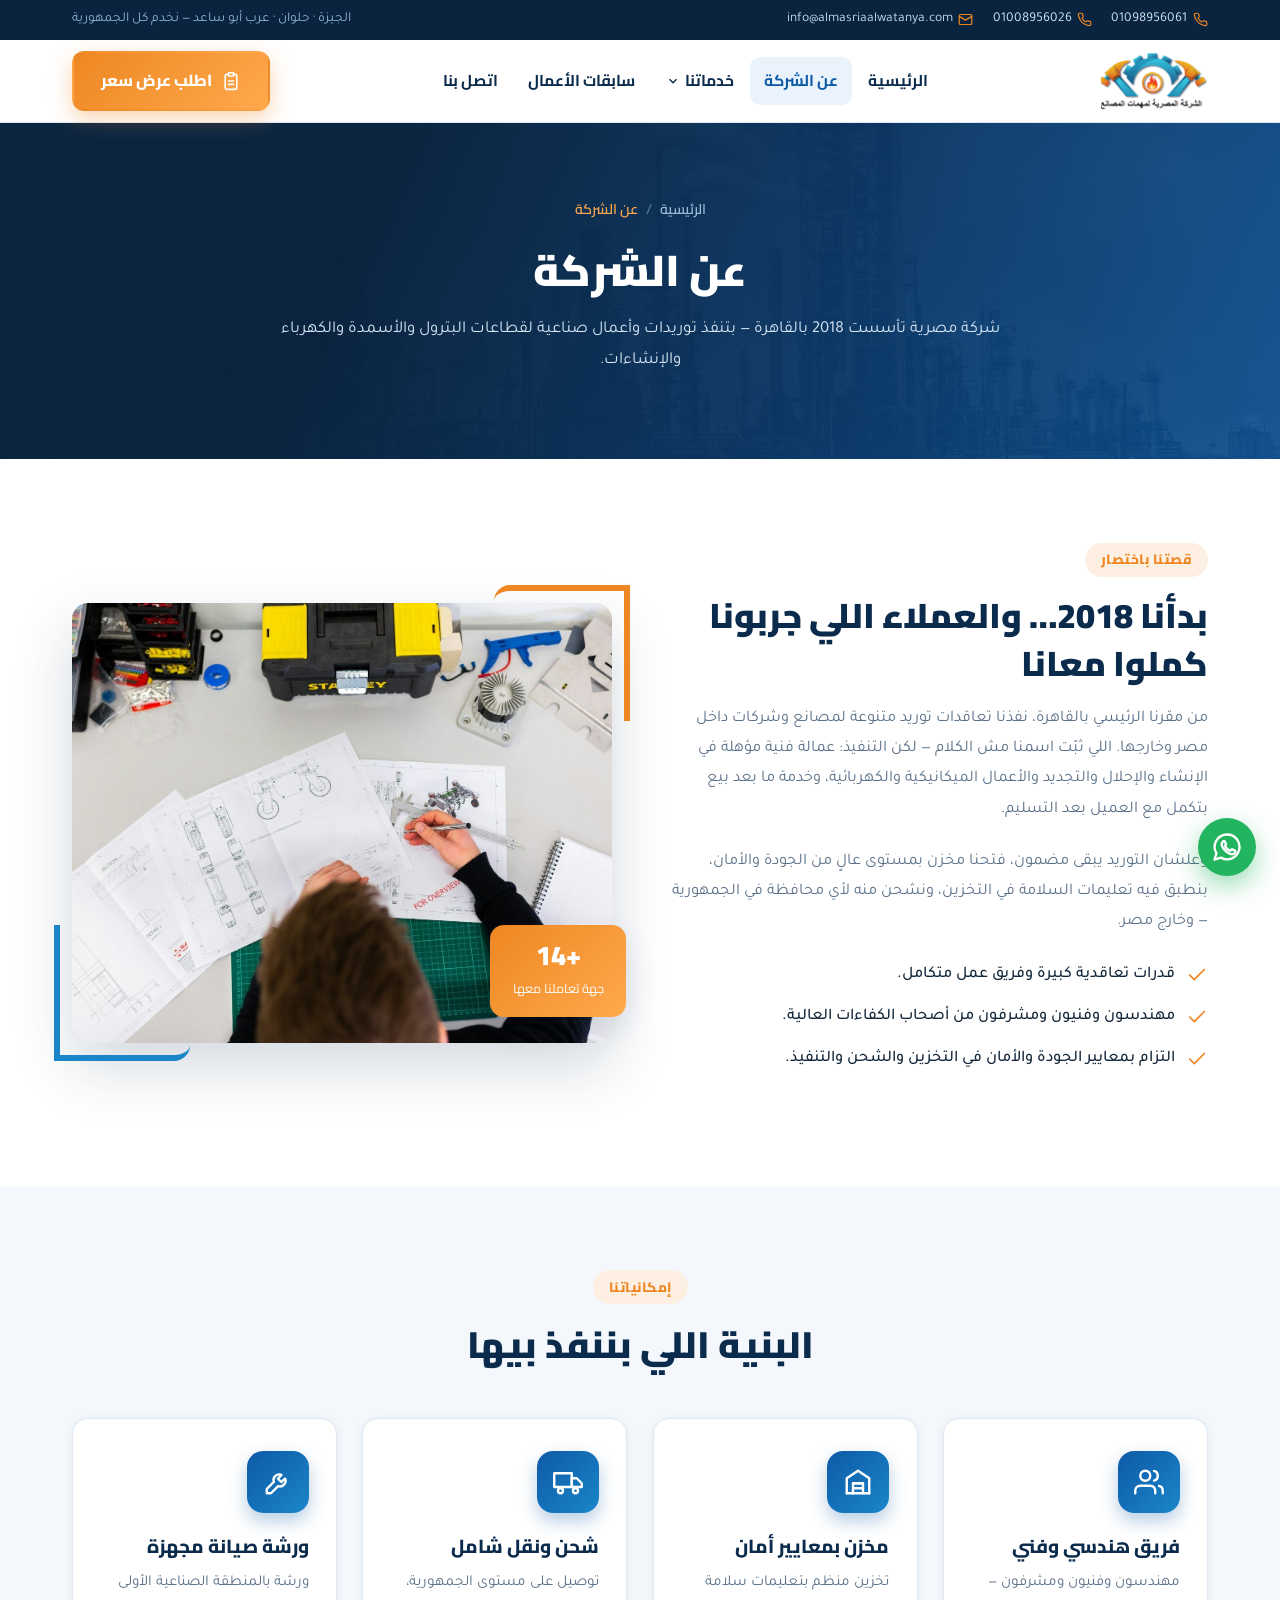
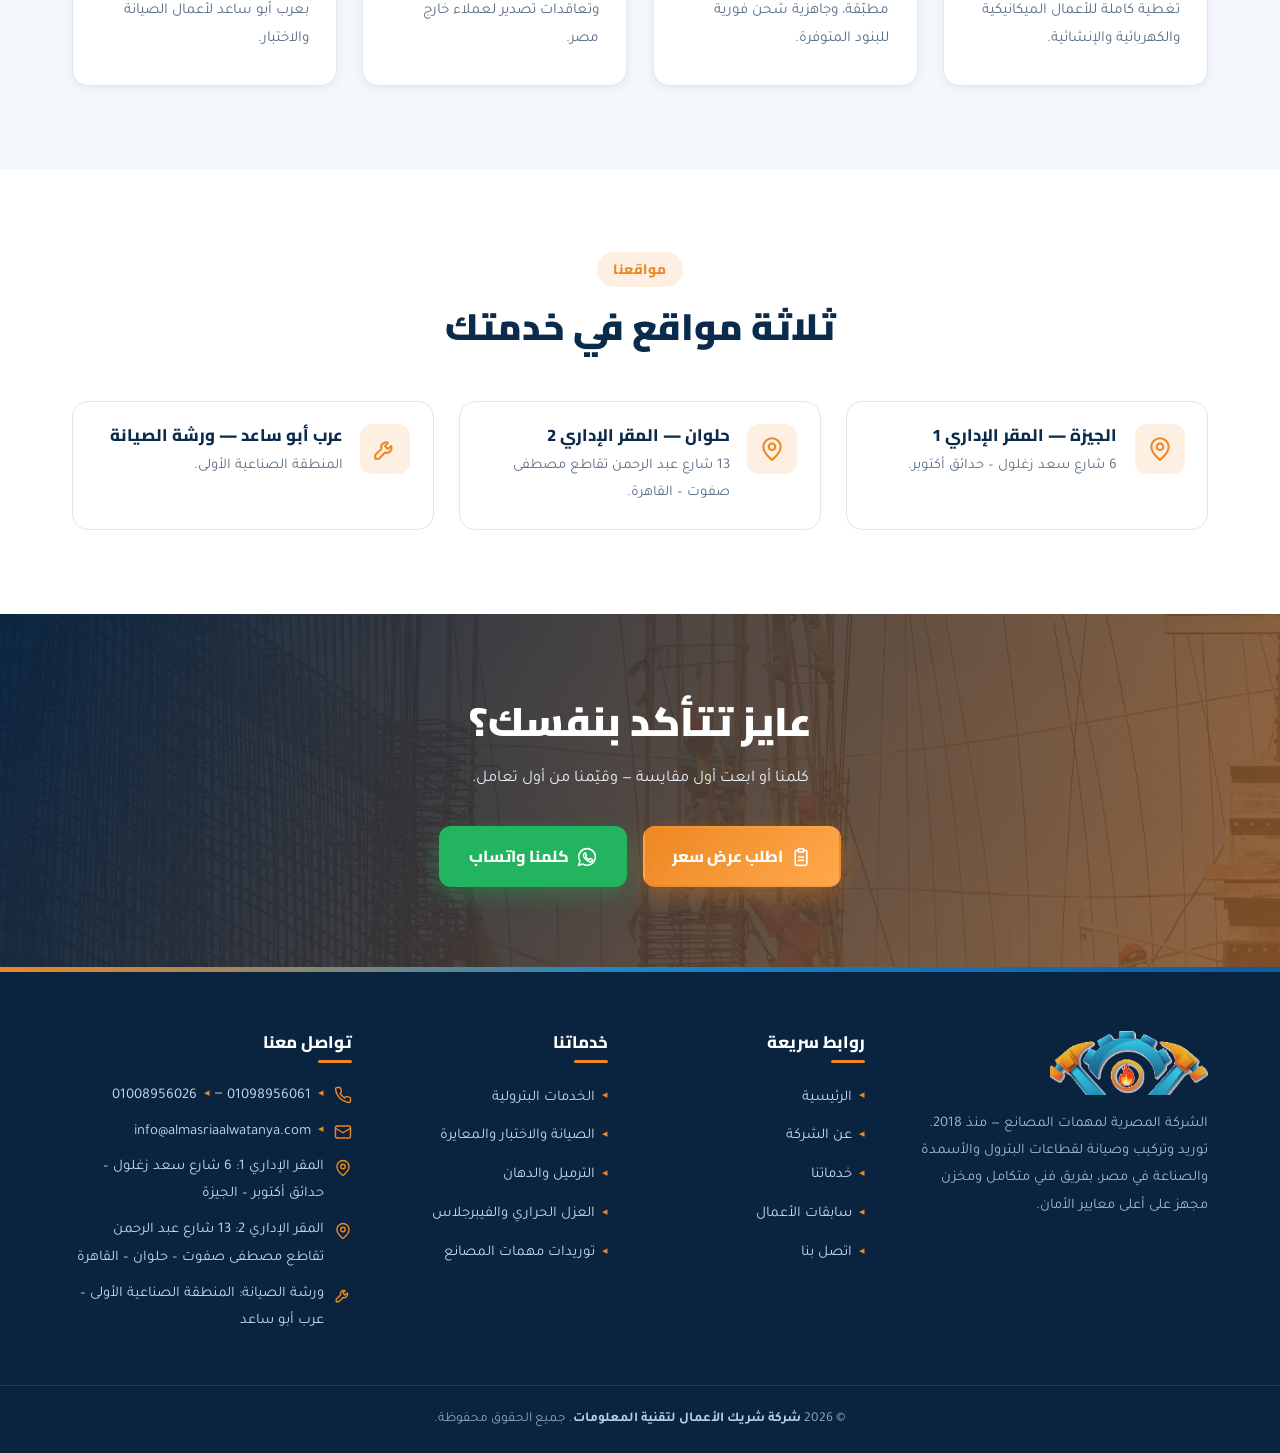
==== about.html @ 24f31dc4 "موقع الشركة المصرية لمهمات المصانع — النسخة الأولى موقع تعريفي static من 10 صفحات (HTML/CSS/JS خالص)" ====
<!DOCTYPE html>
<!-- Built with Claude website-builder skill -->
<html lang="ar" dir="rtl">
<head>
<meta charset="UTF-8">
<meta name="viewport" content="width=device-width, initial-scale=1.0">
<title>عن الشركة | الشركة المصرية لمهمات المصانع</title>
<meta name="description" content="تأسست 2018 بالقاهرة: فريق مهندسين وفنيين ومشرفين، مخزن بمعايير أمان، وشحن يغطي مصر وخارجها — لقطاعات البترول والأسمدة والصناعة.">
<link rel="canonical" href="https://elmasriasupplies.com/about.html">
<meta name="robots" content="index, follow, max-image-preview:large">
<meta name="theme-color" content="#0b2b4c">
<meta property="og:type" content="website">
<meta property="og:site_name" content="الشركة المصرية لمهمات المصانع">
<meta property="og:locale" content="ar_EG">
<meta property="og:title" content="عن الشركة | الشركة المصرية لمهمات المصانع">
<meta property="og:description" content="تأسست 2018 بالقاهرة: فريق مهندسين وفنيين ومشرفين، مخزن بمعايير أمان، وشحن يغطي مصر وخارجها — لقطاعات البترول والأسمدة والصناعة.">
<meta property="og:url" content="https://elmasriasupplies.com/about.html">
<meta property="og:image" content="https://elmasriasupplies.com/assets/img/og-cover.jpg">
<meta property="og:image:width" content="1200">
<meta property="og:image:height" content="630">
<meta name="twitter:card" content="summary_large_image">
<meta name="twitter:title" content="عن الشركة | الشركة المصرية لمهمات المصانع">
<meta name="twitter:description" content="تأسست 2018 بالقاهرة: فريق مهندسين وفنيين ومشرفين، مخزن بمعايير أمان، وشحن يغطي مصر وخارجها — لقطاعات البترول والأسمدة والصناعة.">
<meta name="twitter:image" content="https://elmasriasupplies.com/assets/img/og-cover.jpg">
<link rel="icon" type="image/png" sizes="32x32" href="assets/img/favicon-32.png">
<link rel="icon" type="image/png" sizes="192x192" href="assets/img/favicon-192.png">
<link rel="apple-touch-icon" href="assets/img/favicon-192.png">
<link rel="preconnect" href="https://fonts.googleapis.com">
<link rel="preconnect" href="https://fonts.gstatic.com" crossorigin>
<link href="https://fonts.googleapis.com/css2?family=Cairo:wght@600;700;800;900&family=Tajawal:wght@400;500;700&display=swap" rel="stylesheet">
<link rel="stylesheet" href="assets/css/style.css">
<script type="application/ld+json">{"@context": "https://schema.org", "@type": "Organization", "@id": "https://elmasriasupplies.com/#org", "name": "الشركة المصرية لمهمات المصانع", "alternateName": "Egyptian Company for Factory Supplies", "url": "https://elmasriasupplies.com/", "logo": "https://elmasriasupplies.com/assets/img/logo.png", "image": "https://elmasriasupplies.com/assets/img/og-cover.jpg", "email": "info@almasriaalwatanya.com", "telephone": "+201098956061", "foundingDate": "2018", "address": {"@type": "PostalAddress", "streetAddress": "6 شارع سعد زغلول، حدائق أكتوبر", "addressLocality": "الجيزة", "addressCountry": "EG"}, "contactPoint": [{"@type": "ContactPoint", "telephone": "+201098956061", "contactType": "sales", "availableLanguage": ["ar"]}, {"@type": "ContactPoint", "telephone": "+201008956026", "contactType": "customer service", "availableLanguage": ["ar"]}], "areaServed": "EG"}</script>
<script type="application/ld+json">{"@context": "https://schema.org", "@type": "BreadcrumbList", "itemListElement": [{"@type": "ListItem", "position": 1, "name": "الرئيسية", "item": "https://elmasriasupplies.com/"}, {"@type": "ListItem", "position": 2, "name": "عن الشركة", "item": "https://elmasriasupplies.com/about.html"}]}</script>
</head>
<body>

<div class="topbar">
  <div class="container">
    <div class="tb-group">
      <a href="tel:+201098956061"><svg viewBox="0 0 24 24" fill="none" stroke="currentColor" stroke-width="1.9" stroke-linecap="round" stroke-linejoin="round" aria-hidden="true"><path d="M22 16.9v3a2 2 0 0 1-2.2 2 19.8 19.8 0 0 1-8.6-3.1 19.5 19.5 0 0 1-6-6A19.8 19.8 0 0 1 2.1 4.2 2 2 0 0 1 4.1 2h3a2 2 0 0 1 2 1.7c.13.96.36 1.9.7 2.8a2 2 0 0 1-.45 2.1L8.1 9.9a16 16 0 0 0 6 6l1.3-1.27a2 2 0 0 1 2.1-.45c.9.34 1.84.57 2.8.7A2 2 0 0 1 22 16.9z"/></svg> <bdo dir="ltr">01098956061</bdo></a>
      <a href="tel:+201008956026"><svg viewBox="0 0 24 24" fill="none" stroke="currentColor" stroke-width="1.9" stroke-linecap="round" stroke-linejoin="round" aria-hidden="true"><path d="M22 16.9v3a2 2 0 0 1-2.2 2 19.8 19.8 0 0 1-8.6-3.1 19.5 19.5 0 0 1-6-6A19.8 19.8 0 0 1 2.1 4.2 2 2 0 0 1 4.1 2h3a2 2 0 0 1 2 1.7c.13.96.36 1.9.7 2.8a2 2 0 0 1-.45 2.1L8.1 9.9a16 16 0 0 0 6 6l1.3-1.27a2 2 0 0 1 2.1-.45c.9.34 1.84.57 2.8.7A2 2 0 0 1 22 16.9z"/></svg> <bdo dir="ltr">01008956026</bdo></a>
      <a href="mailto:info@almasriaalwatanya.com"><svg viewBox="0 0 24 24" fill="none" stroke="currentColor" stroke-width="1.9" stroke-linecap="round" stroke-linejoin="round" aria-hidden="true"><rect x="2" y="4" width="20" height="16" rx="2"/><path d="M22 7l-10 6L2 7"/></svg> info@almasriaalwatanya.com</a>
    </div>
    <span class="tb-note">الجيزة · حلوان · عرب أبو ساعد — نخدم كل الجمهورية</span>
  </div>
</div>
<header class="header">
  <div class="container">
    <a class="brand" href="index.html" aria-label="الشركة المصرية لمهمات المصانع — الرئيسية">
      <img src="assets/img/logo.png" alt="شعار الشركة المصرية لمهمات المصانع" width="180" height="98">
    </a>
    <nav aria-label="القائمة الرئيسية"><ul class="nav"><li><a href="index.html">الرئيسية</a></li><li class="active"><a href="about.html">عن الشركة</a></li><li class="has-dd"><a href="services.html">خدماتنا <svg class="caret" viewBox="0 0 24 24" fill="none" stroke="currentColor" stroke-width="2.4"><path d="M6 9l6 6 6-6"/></svg></a><div class="dropdown"><a href="petroleum-services.html"><svg viewBox="0 0 24 24" fill="none" stroke="currentColor" stroke-width="1.9" stroke-linecap="round" stroke-linejoin="round" aria-hidden="true"><path d="M12 2v4"/><path d="M5 10l7-4 7 4"/><path d="M4 22V10m16 12V10"/><path d="M4 22h16"/><path d="M9 22v-6h6v6"/><circle cx="12" cy="13" r="1.4"/></svg> الخدمات البترولية</a><a href="maintenance-calibration.html"><svg viewBox="0 0 24 24" fill="none" stroke="currentColor" stroke-width="1.9" stroke-linecap="round" stroke-linejoin="round" aria-hidden="true"><circle cx="12" cy="13" r="9"/><path d="M12 13l4-4"/><path d="M12 6v1M5.6 8.6l.7.7M19 13h-1M5 13H4M17.7 8.6l-.7.7"/></svg> الصيانة والاختبار والمعايرة</a><a href="sandblasting-painting.html"><svg viewBox="0 0 24 24" fill="none" stroke="currentColor" stroke-width="1.9" stroke-linecap="round" stroke-linejoin="round" aria-hidden="true"><path d="M4 20c4-1 6-3 7-6l3 3c-3 1-5 3-6 7z"/><path d="M13 11l4-4"/><path d="M17 3l1.5 1.5M20 6l1.5 1.5M20 2l2 2"/><circle cx="15.5" cy="8.5" r="1"/></svg> الترميل والدهان</a><a href="thermal-insulation.html"><svg viewBox="0 0 24 24" fill="none" stroke="currentColor" stroke-width="1.9" stroke-linecap="round" stroke-linejoin="round" aria-hidden="true"><path d="M4 8h9M4 12h9M4 16h9"/><path d="M17 4v10.5a2.5 2.5 0 1 0 2 0V4a1 1 0 0 0-2 0z"/></svg> العزل الحراري والفيبرجلاس</a><a href="supplies.html"><svg viewBox="0 0 24 24" fill="none" stroke="currentColor" stroke-width="1.9" stroke-linecap="round" stroke-linejoin="round" aria-hidden="true"><path d="M21 8l-9-5-9 5v8l9 5 9-5z"/><path d="M3.3 8.5L12 13l8.7-4.5"/><path d="M12 13v9"/><path d="M7.5 5.7l9 4.8"/></svg> توريدات مهمات المصانع</a><a class="all" href="services.html">كل الخدمات <svg viewBox="0 0 24 24" fill="none" stroke="currentColor" stroke-width="1.9" stroke-linecap="round" stroke-linejoin="round" aria-hidden="true"><path d="M19 12H5"/><path d="M11 6l-6 6 6 6"/></svg></a></div></li><li><a href="projects.html">سابقات الأعمال</a></li><li><a href="contact.html">اتصل بنا</a></li></ul></nav>
    <div class="header-cta">
      <a class="btn btn-orange" href="contact.html"><svg viewBox="0 0 24 24" fill="none" stroke="currentColor" stroke-width="1.9" stroke-linecap="round" stroke-linejoin="round" aria-hidden="true"><path d="M9 2h6v4H9z"/><path d="M9 4H7a2 2 0 0 0-2 2v14a2 2 0 0 0 2 2h10a2 2 0 0 0 2-2V6a2 2 0 0 0-2-2h-2"/><path d="M9 12h6M9 16h6"/></svg> اطلب عرض سعر</a>
      <button class="burger" aria-label="فتح القائمة" aria-expanded="false"><span></span><span></span><span></span></button>
    </div>
  </div>
</header>

<section class="phero">
  <div class="ph-bg" style="background-image:url('assets/img/industrial-plant-pipes.jpg')" aria-hidden="true"></div>
  <div class="container">
    <nav class="crumbs" aria-label="مسار الصفحة"><a href="index.html">الرئيسية</a><span class="sep">/</span><span class="cur">عن الشركة</span></nav>
    <h1>عن الشركة</h1>
    <p>شركة مصرية تأسست 2018 بالقاهرة — بتنفذ توريدات وأعمال صناعية لقطاعات البترول والأسمدة والكهرباء والإنشاءات.</p>
  </div>
</section>

<section class="sec">
  <div class="container split">
    <div class="split-txt rv">
      <span class="kicker">قصتنا باختصار</span>
      <h2>بدأنا 2018… والعملاء اللي جربونا كملوا معانا</h2>
      <p>من مقرنا الرئيسي بالقاهرة، نفذنا تعاقدات توريد متنوعة لمصانع وشركات داخل مصر وخارجها. اللي ثبّت اسمنا مش الكلام — لكن التنفيذ: عمالة فنية مؤهلة في الإنشاء والإحلال والتجديد والأعمال الميكانيكية والكهربائية، وخدمة ما بعد بيع بتكمل مع العميل بعد التسليم.</p>
      <p>وعلشان التوريد يبقى مضمون، فتحنا مخزن بمستوى عالٍ من الجودة والأمان، بنطبق فيه تعليمات السلامة في التخزين، ونشحن منه لأي محافظة في الجمهورية — وخارج مصر.</p>
      <ul class="checks">
        <li><svg viewBox="0 0 24 24" fill="none" stroke="currentColor" stroke-width="1.9" stroke-linecap="round" stroke-linejoin="round" aria-hidden="true"><path d="M20 6L9 17l-5-5"/></svg> <span>قدرات تعاقدية كبيرة وفريق عمل متكامل.</span></li>
        <li><svg viewBox="0 0 24 24" fill="none" stroke="currentColor" stroke-width="1.9" stroke-linecap="round" stroke-linejoin="round" aria-hidden="true"><path d="M20 6L9 17l-5-5"/></svg> <span>مهندسون وفنيون ومشرفون من أصحاب الكفاءات العالية.</span></li>
        <li><svg viewBox="0 0 24 24" fill="none" stroke="currentColor" stroke-width="1.9" stroke-linecap="round" stroke-linejoin="round" aria-hidden="true"><path d="M20 6L9 17l-5-5"/></svg> <span>التزام بمعايير الجودة والأمان في التخزين والشحن والتنفيذ.</span></li>
      </ul>
    </div>
    <div class="split-img rv d1">
      <img src="assets/img/maintenance-team.jpg" alt="فريق عمل فني أثناء تنفيذ أعمال صناعية" width="700" height="440" loading="lazy">
      <div class="badge-year"><b>+14</b><span>جهة تعاملنا معها</span></div>
    </div>
  </div>
</section>

<section class="sec alt">
  <div class="container">
    <div class="sec-head rv">
      <span class="kicker">إمكانياتنا</span>
      <h2>البنية اللي بننفذ بيها</h2>
    </div>
    <div class="grid g4">
      <div class="card rv"><span class="ico"><svg viewBox="0 0 24 24" fill="none" stroke="currentColor" stroke-width="1.9" stroke-linecap="round" stroke-linejoin="round" aria-hidden="true"><path d="M17 21v-2a4 4 0 0 0-4-4H5a4 4 0 0 0-4 4v2"/><circle cx="9" cy="7" r="4"/><path d="M23 21v-2a4 4 0 0 0-3-3.87"/><path d="M16 3.13a4 4 0 0 1 0 7.75"/></svg></span><h3>فريق هندسي وفني</h3><p>مهندسون وفنيون ومشرفون — تغطية كاملة للأعمال الميكانيكية والكهربائية والإنشائية.</p></div>
      <div class="card rv d1"><span class="ico"><svg viewBox="0 0 24 24" fill="none" stroke="currentColor" stroke-width="1.9" stroke-linecap="round" stroke-linejoin="round" aria-hidden="true"><path d="M3 21V9l9-6 9 6v12"/><path d="M3 21h18"/><path d="M8 21v-8h8v8"/><path d="M8 17h8M8 13h8"/></svg></span><h3>مخزن بمعايير أمان</h3><p>تخزين منظم بتعليمات سلامة مطبّقة، وجاهزية شحن فورية للبنود المتوفرة.</p></div>
      <div class="card rv d2"><span class="ico"><svg viewBox="0 0 24 24" fill="none" stroke="currentColor" stroke-width="1.9" stroke-linecap="round" stroke-linejoin="round" aria-hidden="true"><path d="M1 5h14v11H1z"/><path d="M15 9h4l4 4v3h-8z"/><circle cx="6" cy="19" r="2"/><circle cx="18" cy="19" r="2"/></svg></span><h3>شحن ونقل شامل</h3><p>توصيل على مستوى الجمهورية، وتعاقدات تصدير لعملاء خارج مصر.</p></div>
      <div class="card rv d3"><span class="ico"><svg viewBox="0 0 24 24" fill="none" stroke="currentColor" stroke-width="1.9" stroke-linecap="round" stroke-linejoin="round" aria-hidden="true"><path d="M14.7 6.3a4.5 4.5 0 0 0-6 5.6L3 17.6V21h3.4l5.7-5.7a4.5 4.5 0 0 0 5.6-6L14.6 12l-2.6-2.6 2.7-3.1z"/></svg></span><h3>ورشة صيانة مجهزة</h3><p>ورشة بالمنطقة الصناعية الأولى بعرب أبو ساعد لأعمال الصيانة والاختبار.</p></div>
    </div>
  </div>
</section>

<section class="sec">
  <div class="container">
    <div class="sec-head rv">
      <span class="kicker">مواقعنا</span>
      <h2>ثلاثة مواقع في خدمتك</h2>
    </div>
    <div class="grid g3">
      <div class="feat rv"><span class="fi"><svg viewBox="0 0 24 24" fill="none" stroke="currentColor" stroke-width="1.9" stroke-linecap="round" stroke-linejoin="round" aria-hidden="true"><path d="M20 10c0 6-8 12-8 12S4 16 4 10a8 8 0 1 1 16 0z"/><circle cx="12" cy="10" r="3"/></svg></span><div><h3>الجيزة — المقر الإداري 1</h3><p>6 شارع سعد زغلول – حدائق أكتوبر.</p></div></div>
      <div class="feat rv d1"><span class="fi"><svg viewBox="0 0 24 24" fill="none" stroke="currentColor" stroke-width="1.9" stroke-linecap="round" stroke-linejoin="round" aria-hidden="true"><path d="M20 10c0 6-8 12-8 12S4 16 4 10a8 8 0 1 1 16 0z"/><circle cx="12" cy="10" r="3"/></svg></span><div><h3>حلوان — المقر الإداري 2</h3><p>13 شارع عبد الرحمن تقاطع مصطفى صفوت – القاهرة.</p></div></div>
      <div class="feat rv d2"><span class="fi"><svg viewBox="0 0 24 24" fill="none" stroke="currentColor" stroke-width="1.9" stroke-linecap="round" stroke-linejoin="round" aria-hidden="true"><path d="M14.7 6.3a4.5 4.5 0 0 0-6 5.6L3 17.6V21h3.4l5.7-5.7a4.5 4.5 0 0 0 5.6-6L14.6 12l-2.6-2.6 2.7-3.1z"/></svg></span><div><h3>عرب أبو ساعد — ورشة الصيانة</h3><p>المنطقة الصناعية الأولى.</p></div></div>
    </div>
  </div>
</section>


<section class="cta-banner">
  <div class="container rv">
    <h2>عايز تتأكد بنفسك؟</h2>
    <p>كلمنا أو ابعت أول مقايسة — وقيّمنا من أول تعامل.</p>
    <div class="hero-cta">
      <a class="btn btn-orange" href="contact.html"><svg viewBox="0 0 24 24" fill="none" stroke="currentColor" stroke-width="1.9" stroke-linecap="round" stroke-linejoin="round" aria-hidden="true"><path d="M9 2h6v4H9z"/><path d="M9 4H7a2 2 0 0 0-2 2v14a2 2 0 0 0 2 2h10a2 2 0 0 0 2-2V6a2 2 0 0 0-2-2h-2"/><path d="M9 12h6M9 16h6"/></svg> اطلب عرض سعر</a>
      <a class="btn btn-wa" href="https://wa.me/201098956061" target="_blank" rel="noopener"><svg viewBox="0 0 24 24" fill="none" stroke="currentColor" stroke-width="1.9" stroke-linecap="round" stroke-linejoin="round" aria-hidden="true"><path d="M12.05 2a9.9 9.9 0 0 0-8.5 15L2 22l5.2-1.5A9.9 9.9 0 1 0 12.05 2z"/><path d="M8.6 7.8c.2-.5.4-.5.6-.5h.5c.2 0 .4 0 .6.4l.9 2c.1.2 0 .4-.1.6l-.5.6c-.1.2-.2.4 0 .7a8 8 0 0 0 1.5 1.9 7.3 7.3 0 0 0 2.2 1.4c.3.1.5.1.6-.1l.7-.8c.2-.2.4-.2.6-.1l2 1c.3.1.5.2.5.4a2.7 2.7 0 0 1-.6 1.7c-.3.3-1.7 1.2-3.6.5a12.3 12.3 0 0 1-3.9-2.5 11.7 11.7 0 0 1-2.5-3.6c-.7-1.7-.1-3 .5-3.6z"/></svg> كلمنا واتساب</a>
    </div>
  </div>
</section>


<footer class="footer">
  <div class="container">
    <div class="fgrid">
      <div class="fbrand">
        <img src="assets/img/logo-emblem.png" alt="الشركة المصرية لمهمات المصانع" width="158" height="64" loading="lazy">
        <p>الشركة المصرية لمهمات المصانع — منذ 2018. توريد وتركيب وصيانة لقطاعات البترول والأسمدة والصناعة في مصر، بفريق فني متكامل ومخزن مجهز على أعلى معايير الأمان.</p>
      </div>
      <div>
        <h4>روابط سريعة</h4>
        <ul><li><a href="index.html">الرئيسية</a></li><li><a href="about.html">عن الشركة</a></li><li><a href="services.html">خدماتنا</a></li><li><a href="projects.html">سابقات الأعمال</a></li><li><a href="contact.html">اتصل بنا</a></li></ul>
      </div>
      <div>
        <h4>خدماتنا</h4>
        <ul><li><a href="petroleum-services.html">الخدمات البترولية</a></li><li><a href="maintenance-calibration.html">الصيانة والاختبار والمعايرة</a></li><li><a href="sandblasting-painting.html">الترميل والدهان</a></li><li><a href="thermal-insulation.html">العزل الحراري والفيبرجلاس</a></li><li><a href="supplies.html">توريدات مهمات المصانع</a></li></ul>
      </div>
      <div>
        <h4>تواصل معنا</h4>
        <ul class="fcontact">
          <li><svg viewBox="0 0 24 24" fill="none" stroke="currentColor" stroke-width="1.9" stroke-linecap="round" stroke-linejoin="round" aria-hidden="true"><path d="M22 16.9v3a2 2 0 0 1-2.2 2 19.8 19.8 0 0 1-8.6-3.1 19.5 19.5 0 0 1-6-6A19.8 19.8 0 0 1 2.1 4.2 2 2 0 0 1 4.1 2h3a2 2 0 0 1 2 1.7c.13.96.36 1.9.7 2.8a2 2 0 0 1-.45 2.1L8.1 9.9a16 16 0 0 0 6 6l1.3-1.27a2 2 0 0 1 2.1-.45c.9.34 1.84.57 2.8.7A2 2 0 0 1 22 16.9z"/></svg> <span><a href="tel:+201098956061"><bdo dir="ltr">01098956061</bdo></a> — <a href="tel:+201008956026"><bdo dir="ltr">01008956026</bdo></a></span></li>
          <li><svg viewBox="0 0 24 24" fill="none" stroke="currentColor" stroke-width="1.9" stroke-linecap="round" stroke-linejoin="round" aria-hidden="true"><rect x="2" y="4" width="20" height="16" rx="2"/><path d="M22 7l-10 6L2 7"/></svg> <a href="mailto:info@almasriaalwatanya.com">info@almasriaalwatanya.com</a></li>
          <li><svg viewBox="0 0 24 24" fill="none" stroke="currentColor" stroke-width="1.9" stroke-linecap="round" stroke-linejoin="round" aria-hidden="true"><path d="M20 10c0 6-8 12-8 12S4 16 4 10a8 8 0 1 1 16 0z"/><circle cx="12" cy="10" r="3"/></svg> <span>المقر الإداري 1: 6 شارع سعد زغلول – حدائق أكتوبر – الجيزة</span></li>
          <li><svg viewBox="0 0 24 24" fill="none" stroke="currentColor" stroke-width="1.9" stroke-linecap="round" stroke-linejoin="round" aria-hidden="true"><path d="M20 10c0 6-8 12-8 12S4 16 4 10a8 8 0 1 1 16 0z"/><circle cx="12" cy="10" r="3"/></svg> <span>المقر الإداري 2: 13 شارع عبد الرحمن تقاطع مصطفى صفوت – حلوان – القاهرة</span></li>
          <li><svg viewBox="0 0 24 24" fill="none" stroke="currentColor" stroke-width="1.9" stroke-linecap="round" stroke-linejoin="round" aria-hidden="true"><path d="M14.7 6.3a4.5 4.5 0 0 0-6 5.6L3 17.6V21h3.4l5.7-5.7a4.5 4.5 0 0 0 5.6-6L14.6 12l-2.6-2.6 2.7-3.1z"/></svg> <span>ورشة الصيانة: المنطقة الصناعية الأولى – عرب أبو ساعد</span></li>
        </ul>
      </div>
    </div>
  </div>
  <div class="fbottom">
    <div class="container">© 2026 <a href="https://bp-eg.com" target="_blank" rel="noopener">شركة شريك الأعمال لتقنية المعلومات</a>. جميع الحقوق محفوظة.</div>
  </div>
</footer>
<a class="wa-float" href="https://wa.me/201098956061?text=%D8%A3%D9%87%D9%84%D8%A7%D9%8B%D8%8C%20%D8%B9%D8%A7%D9%8A%D8%B2%20%D8%A3%D8%B7%D9%84%D8%A8%20%D8%B9%D8%B1%D8%B6%20%D8%B3%D8%B9%D8%B1" aria-label="تواصل معنا على واتساب" target="_blank" rel="noopener"><svg viewBox="0 0 24 24" fill="none" stroke="currentColor" stroke-width="1.9" stroke-linecap="round" stroke-linejoin="round" aria-hidden="true"><path d="M12.05 2a9.9 9.9 0 0 0-8.5 15L2 22l5.2-1.5A9.9 9.9 0 1 0 12.05 2z"/><path d="M8.6 7.8c.2-.5.4-.5.6-.5h.5c.2 0 .4 0 .6.4l.9 2c.1.2 0 .4-.1.6l-.5.6c-.1.2-.2.4 0 .7a8 8 0 0 0 1.5 1.9 7.3 7.3 0 0 0 2.2 1.4c.3.1.5.1.6-.1l.7-.8c.2-.2.4-.2.6-.1l2 1c.3.1.5.2.5.4a2.7 2.7 0 0 1-.6 1.7c-.3.3-1.7 1.2-3.6.5a12.3 12.3 0 0 1-3.9-2.5 11.7 11.7 0 0 1-2.5-3.6c-.7-1.7-.1-3 .5-3.6z"/></svg></a>
<script src="assets/js/main.js" defer></script>
</body>
</html>
---- assets/css/style.css ----
/* =========================================================
   الشركة المصرية لمهمات المصانع — Design System
   Built with Claude website-builder skill
   Palette: Navy #0b2b4c · Blue #0e5aa7 · Cyan #1a86c9 · Orange #ee8722
   Fonts: Cairo (display) · Tajawal (body)
   ========================================================= */
:root{
  --navy:#0b2b4c; --navy-2:#103a63; --navy-3:#0a2440;
  --blue:#0e5aa7; --cyan:#1a86c9; --cyan-l:#3fa9e0;
  --orange:#ee8722; --orange-d:#d97014; --orange-l:#ffa94d;
  --ink:#14273b; --muted:#5b7189; --faint:#8fa3b8;
  --bg:#f4f8fc; --bg-2:#eaf1f8; --line:#dde8f2; --white:#ffffff;
  --grad-blue:linear-gradient(135deg,var(--blue),var(--cyan));
  --grad-orange:linear-gradient(135deg,var(--orange),var(--orange-l));
  --shadow-sm:0 2px 10px rgba(11,43,76,.07);
  --shadow-md:0 10px 30px rgba(11,43,76,.12);
  --shadow-lg:0 24px 60px rgba(11,43,76,.18);
  --r:16px; --r-sm:12px;
  --container:1180px;
  --fd:'Cairo','Tajawal',sans-serif;
  --fb:'Tajawal','Cairo',sans-serif;
}
*{margin:0;padding:0;box-sizing:border-box}
html{scroll-behavior:smooth}
body{font-family:var(--fb);color:var(--ink);background:var(--white);line-height:1.85;font-size:1.02rem;overflow-x:hidden}
img{max-width:100%;display:block}
a{color:inherit;text-decoration:none}
ul{list-style:none}
h1,h2,h3,h4{font-family:var(--fd);line-height:1.4;color:var(--navy)}
.container{max-width:var(--container);margin-inline:auto;padding-inline:22px}
::selection{background:var(--orange);color:#fff}

/* ---------- Buttons ---------- */
.btn{display:inline-flex;align-items:center;gap:.55rem;font-family:var(--fd);font-weight:800;
  font-size:1rem;padding:.85rem 1.7rem;border-radius:var(--r-sm);border:2px solid transparent;
  cursor:pointer;transition:.25s;white-space:nowrap}
.btn svg{width:20px;height:20px;flex:none}
.btn-orange{background:var(--grad-orange);color:#fff;box-shadow:0 8px 22px rgba(238,135,34,.35)}
.btn-orange:hover{transform:translateY(-3px);box-shadow:0 14px 30px rgba(238,135,34,.45)}
.btn-ghost{border-color:rgba(255,255,255,.55);color:#fff;background:rgba(255,255,255,.06);backdrop-filter:blur(4px)}
.btn-ghost:hover{background:#fff;color:var(--navy)}
.btn-navy{background:var(--navy);color:#fff}
.btn-navy:hover{background:var(--blue);transform:translateY(-3px)}
.btn-line{border-color:var(--blue);color:var(--blue)}
.btn-line:hover{background:var(--blue);color:#fff}
.btn-wa{background:#22b45e;color:#fff;box-shadow:0 8px 22px rgba(34,180,94,.35)}
.btn-wa:hover{transform:translateY(-3px);box-shadow:0 14px 30px rgba(34,180,94,.5)}

/* ---------- Top bar ---------- */
.topbar{background:var(--navy-3);color:#cfe0ef;font-size:.85rem;position:relative;z-index:60}
.topbar .container{display:flex;justify-content:space-between;align-items:center;min-height:40px;gap:1rem;flex-wrap:wrap}
.topbar a{display:inline-flex;align-items:center;gap:.35rem;transition:.2s}
.topbar a:hover{color:var(--orange-l)}
.topbar svg{width:15px;height:15px;color:var(--orange)}
.topbar .tb-group{display:flex;gap:1.2rem;flex-wrap:wrap}
.tb-note{color:#8fb3d4}
@media(max-width:640px){.tb-note{display:none}}

/* ---------- Header ---------- */
.header{position:sticky;top:0;background:rgba(255,255,255,.94);backdrop-filter:blur(12px);
  z-index:50;box-shadow:0 1px 0 var(--line);transition:.3s}
.header.scrolled{box-shadow:var(--shadow-md)}
.header .container{display:flex;align-items:center;justify-content:space-between;gap:1rem;min-height:82px}
.brand img{height:58px;width:auto}
.nav{display:flex;align-items:center;gap:.2rem}
.nav>li{position:relative}
.nav a{font-family:var(--fd);font-weight:700;font-size:.98rem;color:var(--navy);
  padding:.6rem .85rem;border-radius:10px;display:inline-flex;align-items:center;gap:.3rem;transition:.2s}
.nav a:hover{color:var(--orange);background:#fef4ea}
.nav li.active>a{color:var(--blue);background:#eaf3fb}
.nav .caret{width:14px;height:14px;flex:none;transition:.25s}
.nav li:hover .caret,.nav li:focus-within .caret{transform:rotate(180deg)}
.dropdown{position:absolute;top:calc(100% + 12px);inset-inline-start:-.5rem;background:#fff;min-width:290px;
  border-radius:14px;box-shadow:var(--shadow-lg);padding:.5rem;opacity:0;visibility:hidden;z-index:5;
  transform:translateY(10px);transition:opacity .22s,transform .22s,visibility .22s;
  border-top:3px solid var(--orange)}
/* invisible bridge so the pointer can cross the gap without closing the menu */
.dropdown::before{content:"";position:absolute;inset-inline:0;top:-15px;height:15px}
.nav li:hover .dropdown,.nav li:focus-within .dropdown{opacity:1;visibility:visible;transform:translateY(0)}
.dropdown a{display:flex;align-items:center;width:100%;padding:.62rem .7rem;font-size:.93rem;
  font-weight:600;line-height:1.55;gap:.6rem;border-radius:10px;white-space:nowrap}
.dropdown a svg{width:20px;height:20px;flex:none;color:var(--cyan);transition:.2s}
.dropdown a:hover{background:var(--bg);color:var(--blue)}
.dropdown a:hover svg{color:var(--blue)}
.dropdown a:focus-visible{outline:2px solid var(--blue);outline-offset:-2px}
.dropdown a.all{position:relative;color:var(--orange);font-weight:800;margin-top:.45rem}
.dropdown a.all::before{content:"";position:absolute;top:-.24rem;inset-inline:.5rem;
  height:1px;background:var(--line)}
.dropdown a.all svg{color:var(--orange);margin-inline-start:auto}
.dropdown a.all:hover{background:#fef4ea;color:var(--orange-d)}
.dropdown a.all:hover svg{color:var(--orange-d);transform:translateX(-4px)}
.header-cta{display:flex;align-items:center;gap:.7rem}
.burger{display:none;background:none;border:0;cursor:pointer;padding:6px}
.burger span{display:block;width:26px;height:3px;background:var(--navy);margin:5px 0;border-radius:3px;transition:.3s}
.burger.open span:nth-child(1){transform:translateY(8px) rotate(45deg)}
.burger.open span:nth-child(2){opacity:0}
.burger.open span:nth-child(3){transform:translateY(-8px) rotate(-45deg)}
@media(max-width:1080px){
  .nav{position:fixed;inset:0;top:0;background:var(--navy);flex-direction:column;justify-content:flex-start;
    align-items:stretch;padding:110px 26px 40px;gap:.3rem;transform:translateX(100%);transition:.35s;
    z-index:49;overflow-y:auto}
  .nav.open{transform:translateX(0)}
  .nav a{color:#fff;font-size:1.15rem;width:100%;justify-content:space-between}
  .nav a:hover,.nav li.active>a{background:rgba(255,255,255,.08);color:var(--orange-l)}
  .dropdown{position:static;opacity:1;visibility:visible;transform:none;background:rgba(255,255,255,.05);
    box-shadow:none;display:none;border-top:0;border-radius:12px;margin-top:.3rem;padding:.35rem;min-width:0}
  .dropdown::before{display:none}
  .nav li.exp .dropdown{display:block}
  .nav li.exp>a .caret{transform:rotate(180deg)}
  .dropdown a{color:#dbe9f6;font-size:1rem;font-weight:600;padding:.7rem .8rem;
    justify-content:flex-start;white-space:normal}
  .dropdown a svg{width:22px;height:22px;color:var(--orange-l)}
  .dropdown a:hover{background:rgba(255,255,255,.1);color:#fff}
  .dropdown a:hover svg{color:#fff}
  .dropdown a.all{color:var(--orange-l)}
  .dropdown a.all::before{background:rgba(255,255,255,.18)}
  .dropdown a.all:hover{background:rgba(238,135,34,.16);color:var(--orange-l)}
  .dropdown a.all:hover svg{color:var(--orange-l)}
  .burger{display:block;position:relative;z-index:51}
  .header-cta .btn{display:none}
  .header-cta .burger{display:block}
}

/* ---------- Hero (home) ---------- */
.hero{position:relative;background:var(--navy);color:#fff;overflow:hidden}
.hero::before{content:"";position:absolute;inset:0;
  background:url("../img/hero-industrial-egypt.jpg") center/cover no-repeat;opacity:.42}
.hero::after{content:"";position:absolute;inset:0;
  background:linear-gradient(115deg,rgba(10,36,64,.96) 25%,rgba(14,90,167,.62) 65%,rgba(26,134,201,.35));}
.hero .container{position:relative;z-index:2;padding:7.5rem 22px 9.5rem;max-width:900px;text-align:center}
.eyebrow{display:inline-flex;align-items:center;gap:.5rem;background:rgba(238,135,34,.16);
  border:1px solid rgba(238,135,34,.5);color:var(--orange-l);font-family:var(--fd);font-weight:700;
  font-size:.9rem;padding:.4rem 1.1rem;border-radius:999px;margin-bottom:1.4rem}
.eyebrow::before{content:"";width:8px;height:8px;border-radius:50%;background:var(--orange);
  box-shadow:0 0 0 4px rgba(238,135,34,.25);animation:pulse 2s infinite}
@keyframes pulse{50%{box-shadow:0 0 0 8px rgba(238,135,34,0)}}
.hero h1{color:#fff;font-size:clamp(1.9rem,4.6vw,3.3rem);font-weight:900;margin-bottom:1.2rem}
.hero h1 em{font-style:normal;color:var(--orange-l);position:relative}
.hero p{font-size:clamp(1rem,1.6vw,1.2rem);color:#d7e6f4;max-width:700px;margin:0 auto 2.2rem}
.hero-cta{display:flex;gap:1rem;justify-content:center;flex-wrap:wrap}
.hero-shape{position:absolute;bottom:-1px;inset-inline:0;z-index:3}
.hero-shape svg{display:block;width:100%;height:90px}
/* diagonal brand ribbons */
.ribbon{position:absolute;z-index:1;pointer-events:none}
.ribbon.tl{top:0;inset-inline-start:0;border-inline-start:170px solid var(--cyan);border-bottom:110px solid transparent;opacity:.85}
.ribbon.tl2{top:0;inset-inline-start:0;border-inline-start:90px solid var(--orange);border-bottom:60px solid transparent}
.ribbon.br{bottom:0;inset-inline-end:0;border-inline-end:210px solid var(--orange);border-top:130px solid transparent;opacity:.9;z-index:3}
.ribbon.br2{bottom:0;inset-inline-end:0;border-inline-end:110px solid var(--cyan);border-top:70px solid transparent;z-index:3}

/* ---------- Trust strip ---------- */
.trust{background:#fff;padding:1.6rem 0;border-bottom:1px solid var(--line)}
.trust .container{display:flex;align-items:center;gap:1.4rem;flex-wrap:wrap;justify-content:center}
.trust .tl-label{font-family:var(--fd);font-weight:800;color:var(--muted);font-size:.9rem;white-space:nowrap}
.trust ul{display:flex;gap:.7rem;flex-wrap:wrap;justify-content:center}
.trust li{font-family:var(--fd);font-weight:700;color:var(--navy);background:var(--bg);
  border:1px solid var(--line);padding:.35rem 1rem;border-radius:999px;font-size:.88rem}

/* ---------- Sections ---------- */
.sec{padding:5.2rem 0;position:relative}
.sec.alt{background:var(--bg)}
.sec-head{max-width:720px;margin:0 auto 3rem;text-align:center}
.kicker{display:inline-block;font-family:var(--fd);font-weight:800;font-size:.85rem;color:var(--orange);
  letter-spacing:.5px;background:#fdf0e2;padding:.3rem 1rem;border-radius:999px;margin-bottom:.9rem}
.sec-head h2{font-size:clamp(1.55rem,3.2vw,2.3rem);font-weight:900;margin-bottom:.8rem}
.sec-head p{color:var(--muted)}
.tstart{text-align:start}
.tstart.sec-head{margin-inline-start:0}

/* ---------- Stats ---------- */
.stats{background:var(--navy);position:relative;overflow:hidden;padding:3.4rem 0}
.stats::before{content:"";position:absolute;inset-inline-start:-60px;top:-60px;width:260px;height:260px;
  background:var(--grad-blue);opacity:.25;transform:rotate(45deg)}
.stats::after{content:"";position:absolute;inset-inline-end:-70px;bottom:-70px;width:240px;height:240px;
  background:var(--grad-orange);opacity:.22;transform:rotate(45deg)}
.stats .container{display:grid;grid-template-columns:repeat(4,1fr);gap:1.4rem;position:relative;z-index:1}
.stat{text-align:center;color:#fff;padding:1rem .4rem;border-inline-start:1px solid rgba(255,255,255,.12)}
.stat:first-child{border-inline-start:0}
.stat b{display:block;font-family:var(--fd);font-size:clamp(1.9rem,3.4vw,2.7rem);font-weight:900;color:var(--orange-l)}
.stat span{color:#bcd3e6;font-size:.95rem}
@media(max-width:840px){.stats .container{grid-template-columns:repeat(2,1fr)}.stat{border-inline-start:0}}

/* ---------- Cards / services ---------- */
.grid{display:grid;gap:1.6rem}
.g2{grid-template-columns:repeat(2,1fr)}
.g3{grid-template-columns:repeat(3,1fr)}
.g4{grid-template-columns:repeat(4,1fr)}
@media(max-width:1000px){.g3,.g4{grid-template-columns:repeat(2,1fr)}}
@media(max-width:640px){.g2,.g3,.g4{grid-template-columns:1fr}}
.card{background:#fff;border-radius:var(--r);padding:2rem 1.7rem;box-shadow:var(--shadow-sm);
  border:1px solid var(--line);position:relative;overflow:hidden;transition:.3s;display:flex;flex-direction:column}
.card::before{content:"";position:absolute;top:0;inset-inline:0;height:4px;background:var(--grad-blue);
  transform:scaleX(0);transform-origin:right;transition:.35s}
.card:hover{transform:translateY(-8px);box-shadow:var(--shadow-lg);border-color:transparent}
.card:hover::before{transform:scaleX(1)}
.card .ico{width:62px;height:62px;border-radius:16px;background:var(--grad-blue);color:#fff;
  display:grid;place-items:center;margin-bottom:1.2rem;box-shadow:0 8px 18px rgba(14,90,167,.3);transition:.3s}
.card:hover .ico{background:var(--grad-orange);box-shadow:0 8px 18px rgba(238,135,34,.35);transform:rotate(-6deg) scale(1.05)}
.card .ico svg{width:30px;height:30px}
.card h3{font-size:1.18rem;font-weight:800;margin-bottom:.6rem}
.card p{color:var(--muted);font-size:.95rem;flex:1}
.card .more{margin-top:1.1rem;font-family:var(--fd);font-weight:800;color:var(--blue);
  display:inline-flex;align-items:center;gap:.4rem;font-size:.92rem}
.card .more svg{width:17px;height:17px;transition:.25s}
.card:hover .more{color:var(--orange)}
.card:hover .more svg{transform:translateX(-5px)}

/* ---------- Split (image + text) ---------- */
.split{display:grid;grid-template-columns:1fr 1fr;gap:3.5rem;align-items:center}
@media(max-width:920px){.split{grid-template-columns:1fr;gap:2.2rem}}
.split-img{position:relative}
.split-img img{border-radius:var(--r);box-shadow:var(--shadow-lg);width:100%;height:440px;object-fit:cover}
.split-img::before{content:"";position:absolute;inset-inline-start:-18px;top:-18px;width:130px;height:130px;
  border-top:6px solid var(--orange);border-inline-start:6px solid var(--orange);border-radius:var(--r) 0 0 0;z-index:1}
.split-img::after{content:"";position:absolute;inset-inline-end:-18px;bottom:-18px;width:130px;height:130px;
  border-bottom:6px solid var(--cyan);border-inline-end:6px solid var(--cyan);border-radius:0 0 var(--r) 0}
.badge-year{position:absolute;bottom:26px;inset-inline-start:-14px;background:var(--grad-orange);color:#fff;
  border-radius:14px;padding:.9rem 1.4rem;font-family:var(--fd);box-shadow:var(--shadow-md);z-index:2;text-align:center}
.badge-year b{display:block;font-size:1.7rem;font-weight:900;line-height:1.2}
.badge-year span{font-size:.8rem;opacity:.95}
.split-txt h2{font-size:clamp(1.5rem,3vw,2.15rem);font-weight:900;margin-bottom:1rem}
.split-txt>p{color:var(--muted);margin-bottom:1.4rem}
.checks{display:grid;gap:.75rem;margin-bottom:1.8rem}
.checks li{display:flex;gap:.7rem;align-items:flex-start;font-weight:500}
.checks svg{width:22px;height:22px;color:var(--orange);flex:none;margin-top:4px}

/* ---------- Feature list (icon rows) ---------- */
.feat{display:flex;gap:1.1rem;align-items:flex-start;background:#fff;border:1px solid var(--line);
  border-radius:var(--r);padding:1.4rem;transition:.3s}
.feat:hover{box-shadow:var(--shadow-md);transform:translateY(-4px);border-color:#f3d9bd}
.feat .fi{width:50px;height:50px;flex:none;border-radius:12px;background:#fdf0e2;color:var(--orange);
  display:grid;place-items:center}
.feat .fi svg{width:26px;height:26px}
.feat h3{font-size:1.05rem;font-weight:800;margin-bottom:.3rem}
.feat p{color:var(--muted);font-size:.92rem}

/* ---------- Dark band ---------- */
.band{background:var(--navy);color:#fff;position:relative;overflow:hidden}
.band::before{content:"";position:absolute;inset:0;background:url("../img/cta-dark-industrial.jpg") center/cover;opacity:.16}
.band::after{content:"";position:absolute;inset:0;background:linear-gradient(120deg,rgba(10,36,64,.95),rgba(14,90,167,.75))}
.band .container{position:relative;z-index:2}
.band h2,.band h3{color:#fff}
.band .kicker{background:rgba(238,135,34,.18);color:var(--orange-l)}
.band p{color:#cfe0ef}

/* chips */
.chips{display:flex;flex-wrap:wrap;gap:.7rem;justify-content:center}
.chips li{background:rgba(255,255,255,.07);border:1px solid rgba(255,255,255,.18);color:#e7f1fa;
  font-family:var(--fd);font-weight:700;font-size:.9rem;padding:.5rem 1.15rem;border-radius:999px;transition:.25s}
.chips li:hover{background:var(--orange);border-color:var(--orange);transform:translateY(-3px)}
.chips.light li{background:#fff;border:1px solid var(--line);color:var(--navy)}
.chips.light li:hover{background:var(--blue);border-color:var(--blue);color:#fff}

/* ---------- CTA banner ---------- */
.cta-banner{position:relative;background:var(--navy);color:#fff;overflow:hidden;text-align:center}
.cta-banner::before{content:"";position:absolute;inset:0;background:url("../img/cta-dark-industrial.jpg") center/cover;opacity:.25}
.cta-banner::after{content:"";position:absolute;inset:0;background:linear-gradient(115deg,rgba(10,36,64,.94),rgba(217,112,20,.55))}
.cta-banner .container{position:relative;z-index:2;padding:5rem 22px}
.cta-banner h2{color:#fff;font-size:clamp(1.6rem,3.4vw,2.5rem);font-weight:900;margin-bottom:.9rem}
.cta-banner p{color:#e9f1f8;max-width:640px;margin:0 auto 2rem}
.cta-banner .hero-cta{margin:0 auto}

/* ---------- Page hero (inner pages) ---------- */
.phero{position:relative;background:var(--navy);color:#fff;overflow:hidden}
.ph-bg{position:absolute;inset:0;background-size:cover;background-position:center;opacity:.30}
.phero::after{content:"";position:absolute;inset:0;background:linear-gradient(115deg,rgba(10,36,64,.97) 30%,rgba(14,90,167,.72))}
.phero .container{position:relative;z-index:2;padding:4.6rem 22px 5.2rem;text-align:center;max-width:820px}
.phero h1{color:#fff;font-size:clamp(1.7rem,3.8vw,2.7rem);font-weight:900;margin-bottom:.8rem}
.phero p{color:#d7e6f4;font-size:1.05rem}
.crumbs{position:relative;z-index:2;display:flex;justify-content:center;gap:.5rem;flex-wrap:wrap;
  font-size:.88rem;color:#9dbdd8;margin-bottom:1.2rem;font-family:var(--fd);font-weight:600}
.crumbs a:hover{color:var(--orange-l)}
.crumbs .sep{opacity:.5}
.crumbs .cur{color:var(--orange-l)}

/* ---------- Detail list ---------- */
.dlist{display:grid;gap:1rem}
.dlist li{display:flex;gap:1rem;align-items:flex-start;background:#fff;border:1px solid var(--line);
  border-radius:var(--r-sm);padding:1.15rem 1.3rem;transition:.25s}
.dlist li:hover{border-color:var(--cyan);box-shadow:var(--shadow-sm);transform:translateX(-6px)}
.dlist svg{width:24px;height:24px;color:var(--blue);flex:none;margin-top:4px}
.dlist b{color:var(--navy)}

/* ---------- Service detail blocks ---------- */
.sblock{display:grid;grid-template-columns:1.05fr .95fr;gap:3rem;align-items:center;margin-bottom:4rem}
.sblock:last-child{margin-bottom:0}
.sblock.rev{direction:ltr}
.sblock.rev>*{direction:rtl}
@media(max-width:920px){.sblock,.sblock.rev{grid-template-columns:1fr;direction:rtl;gap:1.6rem}}
.sblock img{border-radius:var(--r);box-shadow:var(--shadow-md);width:100%;height:360px;object-fit:cover}
.sblock h2,.sblock h3{font-size:1.45rem;font-weight:900;margin-bottom:.8rem;position:relative;padding-inline-start:1rem}
.sblock h2::before,.sblock h3::before{content:"";position:absolute;inset-inline-start:0;top:8px;bottom:8px;width:5px;
  border-radius:5px;background:var(--grad-orange)}
.sblock p{color:var(--muted);margin-bottom:1rem}

/* ---------- Callout ---------- */
.callout{background:linear-gradient(120deg,#fdf3e7,#fff);border:1px solid #f5ddc0;border-inline-start:5px solid var(--orange);
  border-radius:var(--r-sm);padding:1.4rem 1.6rem;margin-top:1.5rem}
.callout b{color:var(--navy);font-family:var(--fd)}
.callout p{color:var(--muted);margin:0;font-size:.95rem}

/* ---------- Projects timeline ---------- */
.pline{position:relative;max-width:840px;margin-inline:auto}
.pline::before{content:"";position:absolute;inset-inline-start:24px;top:8px;bottom:8px;width:3px;
  background:linear-gradient(var(--cyan),var(--orange))}
.pitem{position:relative;padding-inline-start:70px;margin-bottom:1.8rem}
.pitem::before{content:"";position:absolute;inset-inline-start:14px;top:8px;width:22px;height:22px;border-radius:50%;
  background:#fff;border:5px solid var(--orange);box-shadow:0 0 0 5px #fdf0e2}
.pitem:nth-child(even)::before{border-color:var(--cyan);box-shadow:0 0 0 5px #e7f3fb}
.pitem .pcard{background:#fff;border:1px solid var(--line);border-radius:var(--r);padding:1.3rem 1.5rem;
  box-shadow:var(--shadow-sm);transition:.25s}
.pitem .pcard:hover{box-shadow:var(--shadow-md);transform:translateX(-6px)}
.pitem h3{font-size:1.08rem;font-weight:800;margin-bottom:.3rem}
.pitem p{color:var(--muted);font-size:.93rem}
.ptag{display:inline-block;background:#eaf3fb;color:var(--blue);font-family:var(--fd);font-weight:700;
  font-size:.75rem;padding:.15rem .7rem;border-radius:999px;margin-bottom:.5rem}

/* ---------- Contact ---------- */
.cinfo{display:grid;gap:1.1rem}
.cinfo .ci{display:flex;gap:1rem;align-items:flex-start;background:#fff;border:1px solid var(--line);
  border-radius:var(--r-sm);padding:1.2rem 1.3rem;transition:.25s}
.cinfo .ci:hover{box-shadow:var(--shadow-md);border-color:#cfe3f4}
.cinfo .cii{width:48px;height:48px;flex:none;border-radius:12px;background:var(--grad-blue);color:#fff;display:grid;place-items:center}
.cinfo .ci:nth-child(even) .cii{background:var(--grad-orange)}
.cinfo .cii svg{width:24px;height:24px}
.cinfo h3{font-size:1rem;font-weight:800;margin-bottom:.15rem}
.cinfo p,.cinfo a{color:var(--muted);font-size:.94rem}
.cinfo a:hover{color:var(--blue)}
.cinfo bdo{unicode-bidi:bidi-override;direction:ltr}
.form{background:#fff;border:1px solid var(--line);border-radius:var(--r);padding:2.2rem;box-shadow:var(--shadow-md)}
.form h2{font-size:1.4rem;font-weight:900;margin-bottom:.4rem}
.form .fsub{color:var(--muted);font-size:.93rem;margin-bottom:1.6rem}
.frow{display:grid;grid-template-columns:1fr 1fr;gap:1rem}
@media(max-width:640px){.frow{grid-template-columns:1fr}}
.fg{margin-bottom:1rem}
.fg label{display:block;font-family:var(--fd);font-weight:700;font-size:.9rem;margin-bottom:.35rem;color:var(--navy)}
.fg input,.fg select,.fg textarea{width:100%;border:1.5px solid var(--line);border-radius:10px;padding:.8rem 1rem;
  font-family:var(--fb);font-size:.97rem;color:var(--ink);background:var(--bg);transition:.2s}
.fg input:focus,.fg select:focus,.fg textarea:focus{outline:0;border-color:var(--cyan);background:#fff;
  box-shadow:0 0 0 4px rgba(26,134,201,.12)}
.fg textarea{min-height:130px;resize:vertical}
.map{border-radius:var(--r);overflow:hidden;box-shadow:var(--shadow-md);border:1px solid var(--line);margin-top:3.4rem}
.map-bar{display:flex;align-items:center;justify-content:space-between;gap:1rem;flex-wrap:wrap;
  padding:1rem 1.25rem;background:var(--bg);border-bottom:1px solid var(--line)}
.map-where{display:flex;align-items:center;gap:.7rem;min-width:0}
.map-where svg{width:22px;height:22px;flex:none;color:var(--orange)}
.map-where strong{display:block;font-family:var(--fd);font-weight:800;color:var(--navy);font-size:1rem;line-height:1.5}
.map-where span{display:block;color:var(--muted);font-size:.92rem;line-height:1.5}
.map-dir{padding:.6rem 1.15rem;font-size:.93rem;flex:none}
.map-dir svg{width:18px;height:18px}
.map iframe{display:block;width:100%;height:380px;border:0;filter:saturate(.9)}
@media(max-width:640px){
  .map-bar{padding:.9rem 1rem}
  .map-dir{width:100%;justify-content:center}
  .map iframe{height:300px}
}

/* ---------- Footer ---------- */
.footer{background:var(--navy-3);color:#c6d8e8;position:relative;overflow:hidden}
.footer::before{content:"";position:absolute;top:0;inset-inline:0;height:5px;
  background:linear-gradient(90deg,var(--orange),var(--cyan),var(--blue))}
.fgrid{display:grid;grid-template-columns:1.4fr 1fr 1fr 1.3fr;gap:2.6rem;padding:4rem 0 2.6rem}
@media(max-width:980px){.fgrid{grid-template-columns:1fr 1fr}}
@media(max-width:600px){.fgrid{grid-template-columns:1fr}}
.footer .fbrand img{height:64px;margin-bottom:1rem}
.footer .fbrand p{font-size:.92rem;color:#9db7cd}
.footer h4{color:#fff;font-size:1.05rem;font-weight:800;margin-bottom:1.1rem;position:relative;padding-bottom:.55rem}
.footer h4::after{content:"";position:absolute;bottom:0;inset-inline-start:0;width:34px;height:3px;border-radius:3px;background:var(--orange)}
.footer ul li{margin-bottom:.55rem}
.footer ul a{display:inline-flex;align-items:center;gap:.45rem;font-size:.93rem;transition:.2s}
.footer ul a::before{content:"◂";color:var(--orange);font-size:.7rem}
.footer ul a:hover{color:var(--orange-l);transform:translateX(-4px)}
.fcontact li{display:flex;gap:.6rem;margin-bottom:.8rem;font-size:.92rem;align-items:flex-start}
.fcontact svg{width:18px;height:18px;color:var(--orange);flex:none;margin-top:5px}
.fcontact a:hover{color:var(--orange-l)}
.fcontact bdo{unicode-bidi:bidi-override;direction:ltr}
.fbottom{border-top:1px solid rgba(255,255,255,.1);padding:1.3rem 0;text-align:center;font-size:.85rem;color:#8aa5be}
.fbottom a{color:#b9cfe2;font-weight:700}
.fbottom a:hover{color:var(--orange-l)}

/* ---------- WhatsApp float ---------- */
.wa-float{position:fixed;bottom:24px;inset-inline-start:24px;z-index:70;width:58px;height:58px;border-radius:50%;
  background:#22b45e;color:#fff;display:grid;place-items:center;box-shadow:0 10px 26px rgba(34,180,94,.45);
  transition:.3s;animation:waPop .6s .8s backwards}
.wa-float:hover{transform:scale(1.12) rotate(6deg)}
.wa-float svg{width:30px;height:30px}
@keyframes waPop{from{transform:scale(0)}}

/* ---------- Reveal on scroll ---------- */
.rv{opacity:0;transform:translateY(28px);transition:opacity .7s ease,transform .7s ease}
.rv.in{opacity:1;transform:none}
.rv.d1{transition-delay:.1s}.rv.d2{transition-delay:.2s}.rv.d3{transition-delay:.3s}.rv.d4{transition-delay:.4s}
@media(prefers-reduced-motion:reduce){.rv{opacity:1;transform:none;transition:none}}

/* ---------- Misc ---------- */
.mt-2{margin-top:2rem}.mt-3{margin-top:3rem}.center{text-align:center}
.lead{font-size:1.08rem;color:var(--muted)}
.two-col{columns:2;column-gap:2.4rem}
@media(max-width:760px){.two-col{columns:1}}
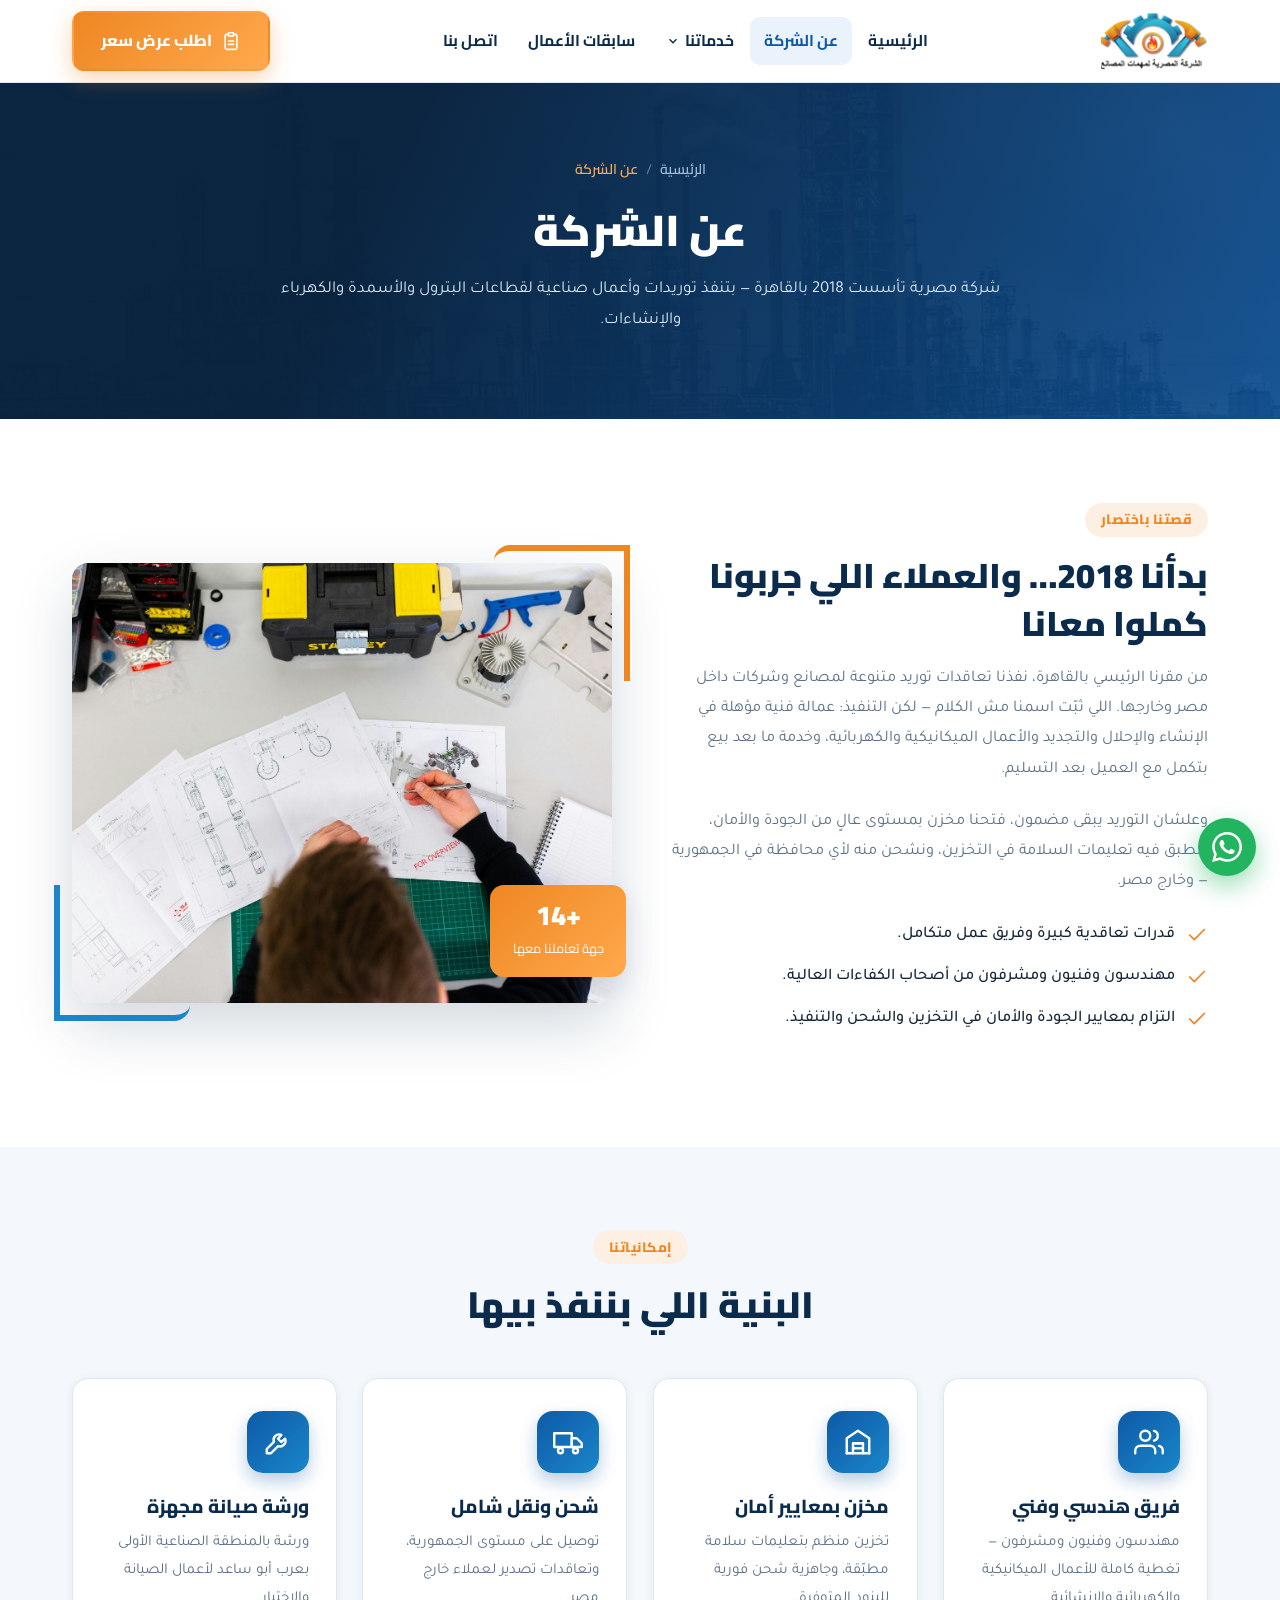
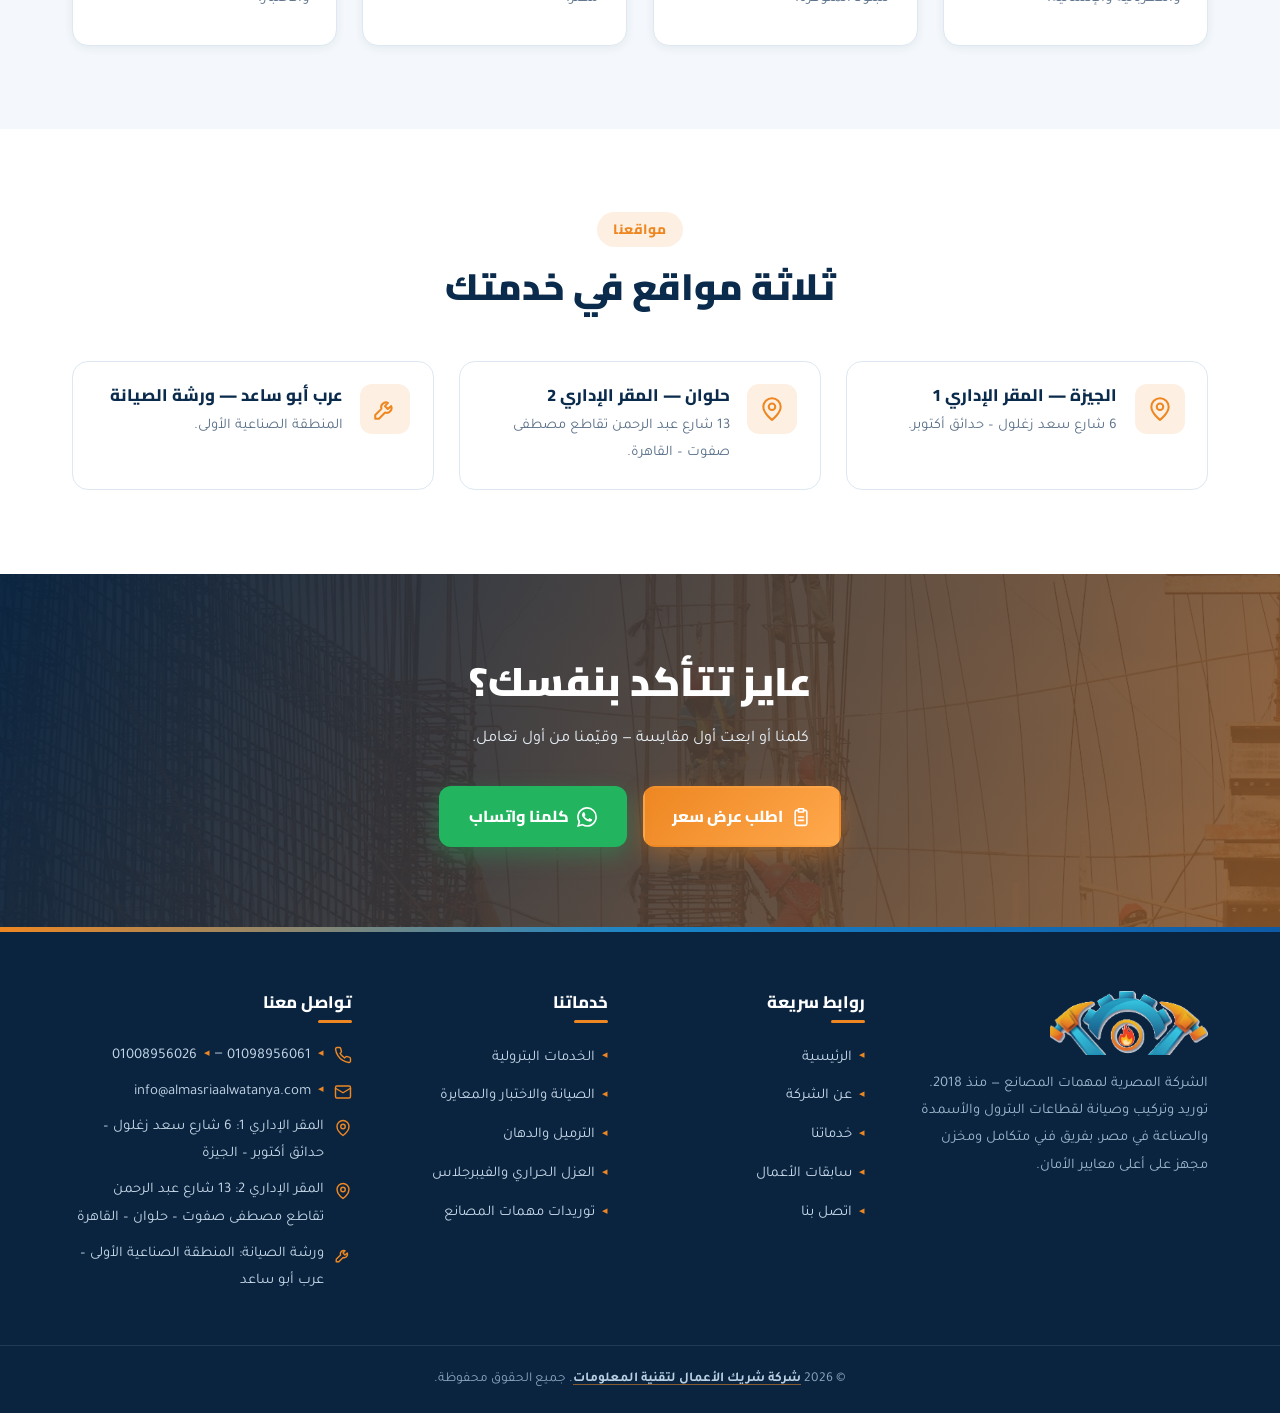
==== commit 7835b089: "design edits" ====
--- a/about.html
+++ b/about.html
@@ -34,16 +34,6 @@
 </head>
 <body>
 
-<div class="topbar">
-  <div class="container">
-    <div class="tb-group">
-      <a href="tel:+201098956061"><svg viewBox="0 0 24 24" fill="none" stroke="currentColor" stroke-width="1.9" stroke-linecap="round" stroke-linejoin="round" aria-hidden="true"><path d="M22 16.9v3a2 2 0 0 1-2.2 2 19.8 19.8 0 0 1-8.6-3.1 19.5 19.5 0 0 1-6-6A19.8 19.8 0 0 1 2.1 4.2 2 2 0 0 1 4.1 2h3a2 2 0 0 1 2 1.7c.13.96.36 1.9.7 2.8a2 2 0 0 1-.45 2.1L8.1 9.9a16 16 0 0 0 6 6l1.3-1.27a2 2 0 0 1 2.1-.45c.9.34 1.84.57 2.8.7A2 2 0 0 1 22 16.9z"/></svg> <bdo dir="ltr">01098956061</bdo></a>
-      <a href="tel:+201008956026"><svg viewBox="0 0 24 24" fill="none" stroke="currentColor" stroke-width="1.9" stroke-linecap="round" stroke-linejoin="round" aria-hidden="true"><path d="M22 16.9v3a2 2 0 0 1-2.2 2 19.8 19.8 0 0 1-8.6-3.1 19.5 19.5 0 0 1-6-6A19.8 19.8 0 0 1 2.1 4.2 2 2 0 0 1 4.1 2h3a2 2 0 0 1 2 1.7c.13.96.36 1.9.7 2.8a2 2 0 0 1-.45 2.1L8.1 9.9a16 16 0 0 0 6 6l1.3-1.27a2 2 0 0 1 2.1-.45c.9.34 1.84.57 2.8.7A2 2 0 0 1 22 16.9z"/></svg> <bdo dir="ltr">01008956026</bdo></a>
-      <a href="mailto:info@almasriaalwatanya.com"><svg viewBox="0 0 24 24" fill="none" stroke="currentColor" stroke-width="1.9" stroke-linecap="round" stroke-linejoin="round" aria-hidden="true"><rect x="2" y="4" width="20" height="16" rx="2"/><path d="M22 7l-10 6L2 7"/></svg> info@almasriaalwatanya.com</a>
-    </div>
-    <span class="tb-note">الجيزة · حلوان · عرب أبو ساعد — نخدم كل الجمهورية</span>
-  </div>
-</div>
 <header class="header">
   <div class="container">
     <a class="brand" href="index.html" aria-label="الشركة المصرية لمهمات المصانع — الرئيسية">
@@ -122,7 +112,7 @@
     <p>كلمنا أو ابعت أول مقايسة — وقيّمنا من أول تعامل.</p>
     <div class="hero-cta">
       <a class="btn btn-orange" href="contact.html"><svg viewBox="0 0 24 24" fill="none" stroke="currentColor" stroke-width="1.9" stroke-linecap="round" stroke-linejoin="round" aria-hidden="true"><path d="M9 2h6v4H9z"/><path d="M9 4H7a2 2 0 0 0-2 2v14a2 2 0 0 0 2 2h10a2 2 0 0 0 2-2V6a2 2 0 0 0-2-2h-2"/><path d="M9 12h6M9 16h6"/></svg> اطلب عرض سعر</a>
-      <a class="btn btn-wa" href="https://wa.me/201098956061" target="_blank" rel="noopener"><svg viewBox="0 0 24 24" fill="none" stroke="currentColor" stroke-width="1.9" stroke-linecap="round" stroke-linejoin="round" aria-hidden="true"><path d="M12.05 2a9.9 9.9 0 0 0-8.5 15L2 22l5.2-1.5A9.9 9.9 0 1 0 12.05 2z"/><path d="M8.6 7.8c.2-.5.4-.5.6-.5h.5c.2 0 .4 0 .6.4l.9 2c.1.2 0 .4-.1.6l-.5.6c-.1.2-.2.4 0 .7a8 8 0 0 0 1.5 1.9 7.3 7.3 0 0 0 2.2 1.4c.3.1.5.1.6-.1l.7-.8c.2-.2.4-.2.6-.1l2 1c.3.1.5.2.5.4a2.7 2.7 0 0 1-.6 1.7c-.3.3-1.7 1.2-3.6.5a12.3 12.3 0 0 1-3.9-2.5 11.7 11.7 0 0 1-2.5-3.6c-.7-1.7-.1-3 .5-3.6z"/></svg> كلمنا واتساب</a>
+      <a class="btn btn-wa" href="https://wa.me/201098956061" target="_blank" rel="noopener"><svg viewBox="0 0 24 24" fill="currentColor" aria-hidden="true"><path d="M17.472 14.382c-.297-.149-1.758-.867-2.03-.967-.273-.099-.471-.148-.67.15-.197.297-.767.966-.94 1.164-.173.199-.347.223-.644.075-.297-.15-1.255-.463-2.39-1.475-.883-.788-1.48-1.761-1.653-2.059-.173-.297-.018-.458.13-.606.134-.133.298-.347.446-.52.149-.174.198-.298.298-.497.099-.198.05-.371-.025-.52-.075-.149-.669-1.612-.916-2.207-.242-.579-.487-.5-.669-.51-.173-.008-.371-.01-.57-.01-.198 0-.52.074-.792.372-.272.297-1.04 1.016-1.04 2.479 0 1.462 1.065 2.875 1.213 3.074.149.198 2.096 3.2 5.077 4.487.709.306 1.262.489 1.694.625.712.227 1.36.195 1.871.118.571-.085 1.758-.719 2.006-1.413.248-.694.248-1.289.173-1.413-.074-.124-.272-.198-.57-.347m-5.421 7.403h-.004a9.87 9.87 0 01-5.031-1.378l-.361-.214-3.741.982.998-3.648-.235-.374a9.86 9.86 0 01-1.51-5.26c.001-5.45 4.436-9.884 9.888-9.884 2.64 0 5.122 1.03 6.988 2.898a9.825 9.825 0 012.893 6.994c-.003 5.45-4.437 9.884-9.885 9.884m8.413-18.297A11.815 11.815 0 0012.05 0C5.495 0 .16 5.335.157 11.892c0 2.096.547 4.142 1.588 5.945L.057 24l6.305-1.654a11.882 11.882 0 005.683 1.448h.005c6.554 0 11.89-5.335 11.893-11.893a11.821 11.821 0 00-3.48-8.413z"/></svg> كلمنا واتساب</a>
     </div>
   </div>
 </section>
@@ -159,7 +149,7 @@
     <div class="container">© 2026 <a href="https://bp-eg.com" target="_blank" rel="noopener">شركة شريك الأعمال لتقنية المعلومات</a>. جميع الحقوق محفوظة.</div>
   </div>
 </footer>
-<a class="wa-float" href="https://wa.me/201098956061?text=%D8%A3%D9%87%D9%84%D8%A7%D9%8B%D8%8C%20%D8%B9%D8%A7%D9%8A%D8%B2%20%D8%A3%D8%B7%D9%84%D8%A8%20%D8%B9%D8%B1%D8%B6%20%D8%B3%D8%B9%D8%B1" aria-label="تواصل معنا على واتساب" target="_blank" rel="noopener"><svg viewBox="0 0 24 24" fill="none" stroke="currentColor" stroke-width="1.9" stroke-linecap="round" stroke-linejoin="round" aria-hidden="true"><path d="M12.05 2a9.9 9.9 0 0 0-8.5 15L2 22l5.2-1.5A9.9 9.9 0 1 0 12.05 2z"/><path d="M8.6 7.8c.2-.5.4-.5.6-.5h.5c.2 0 .4 0 .6.4l.9 2c.1.2 0 .4-.1.6l-.5.6c-.1.2-.2.4 0 .7a8 8 0 0 0 1.5 1.9 7.3 7.3 0 0 0 2.2 1.4c.3.1.5.1.6-.1l.7-.8c.2-.2.4-.2.6-.1l2 1c.3.1.5.2.5.4a2.7 2.7 0 0 1-.6 1.7c-.3.3-1.7 1.2-3.6.5a12.3 12.3 0 0 1-3.9-2.5 11.7 11.7 0 0 1-2.5-3.6c-.7-1.7-.1-3 .5-3.6z"/></svg></a>
+<a class="wa-float" href="https://wa.me/201098956061?text=%D8%A3%D9%87%D9%84%D8%A7%D9%8B%D8%8C%20%D8%B9%D8%A7%D9%8A%D8%B2%20%D8%A3%D8%B7%D9%84%D8%A8%20%D8%B9%D8%B1%D8%B6%20%D8%B3%D8%B9%D8%B1" aria-label="تواصل معنا على واتساب" target="_blank" rel="noopener"><svg viewBox="0 0 24 24" fill="currentColor" aria-hidden="true"><path d="M17.472 14.382c-.297-.149-1.758-.867-2.03-.967-.273-.099-.471-.148-.67.15-.197.297-.767.966-.94 1.164-.173.199-.347.223-.644.075-.297-.15-1.255-.463-2.39-1.475-.883-.788-1.48-1.761-1.653-2.059-.173-.297-.018-.458.13-.606.134-.133.298-.347.446-.52.149-.174.198-.298.298-.497.099-.198.05-.371-.025-.52-.075-.149-.669-1.612-.916-2.207-.242-.579-.487-.5-.669-.51-.173-.008-.371-.01-.57-.01-.198 0-.52.074-.792.372-.272.297-1.04 1.016-1.04 2.479 0 1.462 1.065 2.875 1.213 3.074.149.198 2.096 3.2 5.077 4.487.709.306 1.262.489 1.694.625.712.227 1.36.195 1.871.118.571-.085 1.758-.719 2.006-1.413.248-.694.248-1.289.173-1.413-.074-.124-.272-.198-.57-.347m-5.421 7.403h-.004a9.87 9.87 0 01-5.031-1.378l-.361-.214-3.741.982.998-3.648-.235-.374a9.86 9.86 0 01-1.51-5.26c.001-5.45 4.436-9.884 9.888-9.884 2.64 0 5.122 1.03 6.988 2.898a9.825 9.825 0 012.893 6.994c-.003 5.45-4.437 9.884-9.885 9.884m8.413-18.297A11.815 11.815 0 0012.05 0C5.495 0 .16 5.335.157 11.892c0 2.096.547 4.142 1.588 5.945L.057 24l6.305-1.654a11.882 11.882 0 005.683 1.448h.005c6.554 0 11.89-5.335 11.893-11.893a11.821 11.821 0 00-3.48-8.413z"/></svg></a>
 <script src="assets/js/main.js" defer></script>
 </body>
 </html>
--- a/assets/css/style.css
+++ b/assets/css/style.css
@@ -45,16 +45,6 @@
 .btn-line:hover{background:var(--blue);color:#fff}
 .btn-wa{background:#22b45e;color:#fff;box-shadow:0 8px 22px rgba(34,180,94,.35)}
 .btn-wa:hover{transform:translateY(-3px);box-shadow:0 14px 30px rgba(34,180,94,.5)}
-
-/* ---------- Top bar ---------- */
-.topbar{background:var(--navy-3);color:#cfe0ef;font-size:.85rem;position:relative;z-index:60}
-.topbar .container{display:flex;justify-content:space-between;align-items:center;min-height:40px;gap:1rem;flex-wrap:wrap}
-.topbar a{display:inline-flex;align-items:center;gap:.35rem;transition:.2s}
-.topbar a:hover{color:var(--orange-l)}
-.topbar svg{width:15px;height:15px;color:var(--orange)}
-.topbar .tb-group{display:flex;gap:1.2rem;flex-wrap:wrap}
-.tb-note{color:#8fb3d4}
-@media(max-width:640px){.tb-note{display:none}}
 
 /* ---------- Header ---------- */
 .header{position:sticky;top:0;background:rgba(255,255,255,.94);backdrop-filter:blur(12px);
@@ -96,7 +86,10 @@
 .burger.open span:nth-child(2){opacity:0}
 .burger.open span:nth-child(3){transform:translateY(-8px) rotate(-45deg)}
 @media(max-width:1080px){
-  .nav{position:fixed;inset:0;top:0;background:var(--navy);flex-direction:column;justify-content:flex-start;
+  /* backdrop-filter would make .header a containing block for the fixed drawer,
+     clipping it to the header's own box — the bar is 94% opaque anyway */
+  .header{backdrop-filter:none}
+  .nav{position:fixed;inset:0;top:0;background:#000;flex-direction:column;justify-content:flex-start;
     align-items:stretch;padding:110px 26px 40px;gap:.3rem;transform:translateX(100%);transition:.35s;
     z-index:49;overflow-y:auto}
   .nav.open{transform:translateX(0)}
@@ -117,6 +110,7 @@
   .dropdown a.all:hover{background:rgba(238,135,34,.16);color:var(--orange-l)}
   .dropdown a.all:hover svg{color:var(--orange-l)}
   .burger{display:block;position:relative;z-index:51}
+  .burger.open span{background:#fff}
   .header-cta .btn{display:none}
   .header-cta .burger{display:block}
 }
@@ -359,8 +353,16 @@
 .footer::before{content:"";position:absolute;top:0;inset-inline:0;height:5px;
   background:linear-gradient(90deg,var(--orange),var(--cyan),var(--blue))}
 .fgrid{display:grid;grid-template-columns:1.4fr 1fr 1fr 1.3fr;gap:2.6rem;padding:4rem 0 2.6rem}
-@media(max-width:980px){.fgrid{grid-template-columns:1fr 1fr}}
-@media(max-width:600px){.fgrid{grid-template-columns:1fr}}
+/* على الشاشات الصغيرة: "روابط سريعة" و"خدماتنا" جنب بعض في صفين،
+   والبراند وبيانات التواصل بعرض كامل */
+@media(max-width:980px){
+  .fgrid{grid-template-columns:1fr 1fr;gap:2rem}
+  .fgrid>.fbrand,.fgrid>div:last-child{grid-column:1/-1}
+}
+@media(max-width:600px){
+  .fgrid{gap:1.7rem 1.1rem;padding:3rem 0 2rem}
+  .footer ul a{font-size:.88rem}
+}
 .footer .fbrand img{height:64px;margin-bottom:1rem}
 .footer .fbrand p{font-size:.92rem;color:#9db7cd}
 .footer h4{color:#fff;font-size:1.05rem;font-weight:800;margin-bottom:1.1rem;position:relative;padding-bottom:.55rem}
@@ -374,16 +376,25 @@
 .fcontact a:hover{color:var(--orange-l)}
 .fcontact bdo{unicode-bidi:bidi-override;direction:ltr}
 .fbottom{border-top:1px solid rgba(255,255,255,.1);padding:1.3rem 0;text-align:center;font-size:.85rem;color:#8aa5be}
-.fbottom a{color:#b9cfe2;font-weight:700}
-.fbottom a:hover{color:var(--orange-l)}
+.fbottom a{color:#b9cfe2;font-weight:700;text-decoration:underline;text-underline-offset:3px;
+  text-decoration-color:rgba(238,135,34,.55);transition:.2s}
+.fbottom a:hover{color:var(--orange-l);text-decoration-color:var(--orange-l)}
+/* مساحة تحت السطر الأخير عشان زرار الواتساب العائم مايغطيهوش */
+@media(max-width:1080px){.fbottom{padding-bottom:5.5rem}}
 
 /* ---------- WhatsApp float ---------- */
-.wa-float{position:fixed;bottom:24px;inset-inline-start:24px;z-index:70;width:58px;height:58px;border-radius:50%;
+.wa-float{position:fixed;z-index:70;width:58px;height:58px;border-radius:50%;
+  bottom:calc(24px + env(safe-area-inset-bottom));
+  inset-inline-start:calc(24px + env(safe-area-inset-left));
   background:#22b45e;color:#fff;display:grid;place-items:center;box-shadow:0 10px 26px rgba(34,180,94,.45);
-  transition:.3s;animation:waPop .6s .8s backwards}
+  transition:transform .3s,opacity .25s,visibility .25s;animation:waPop .6s .8s backwards}
 .wa-float:hover{transform:scale(1.12) rotate(6deg)}
+.wa-float:focus-visible{outline:3px solid #fff;outline-offset:3px}
 .wa-float svg{width:30px;height:30px}
+/* الزرار مايعومش فوق قائمة الموبايل وهي مفتوحة */
+body.nav-open .wa-float{opacity:0;visibility:hidden;pointer-events:none;transform:scale(.7)}
 @keyframes waPop{from{transform:scale(0)}}
+@media(prefers-reduced-motion:reduce){.wa-float{animation:none}}
 
 /* ---------- Reveal on scroll ---------- */
 .rv{opacity:0;transform:translateY(28px);transition:opacity .7s ease,transform .7s ease}
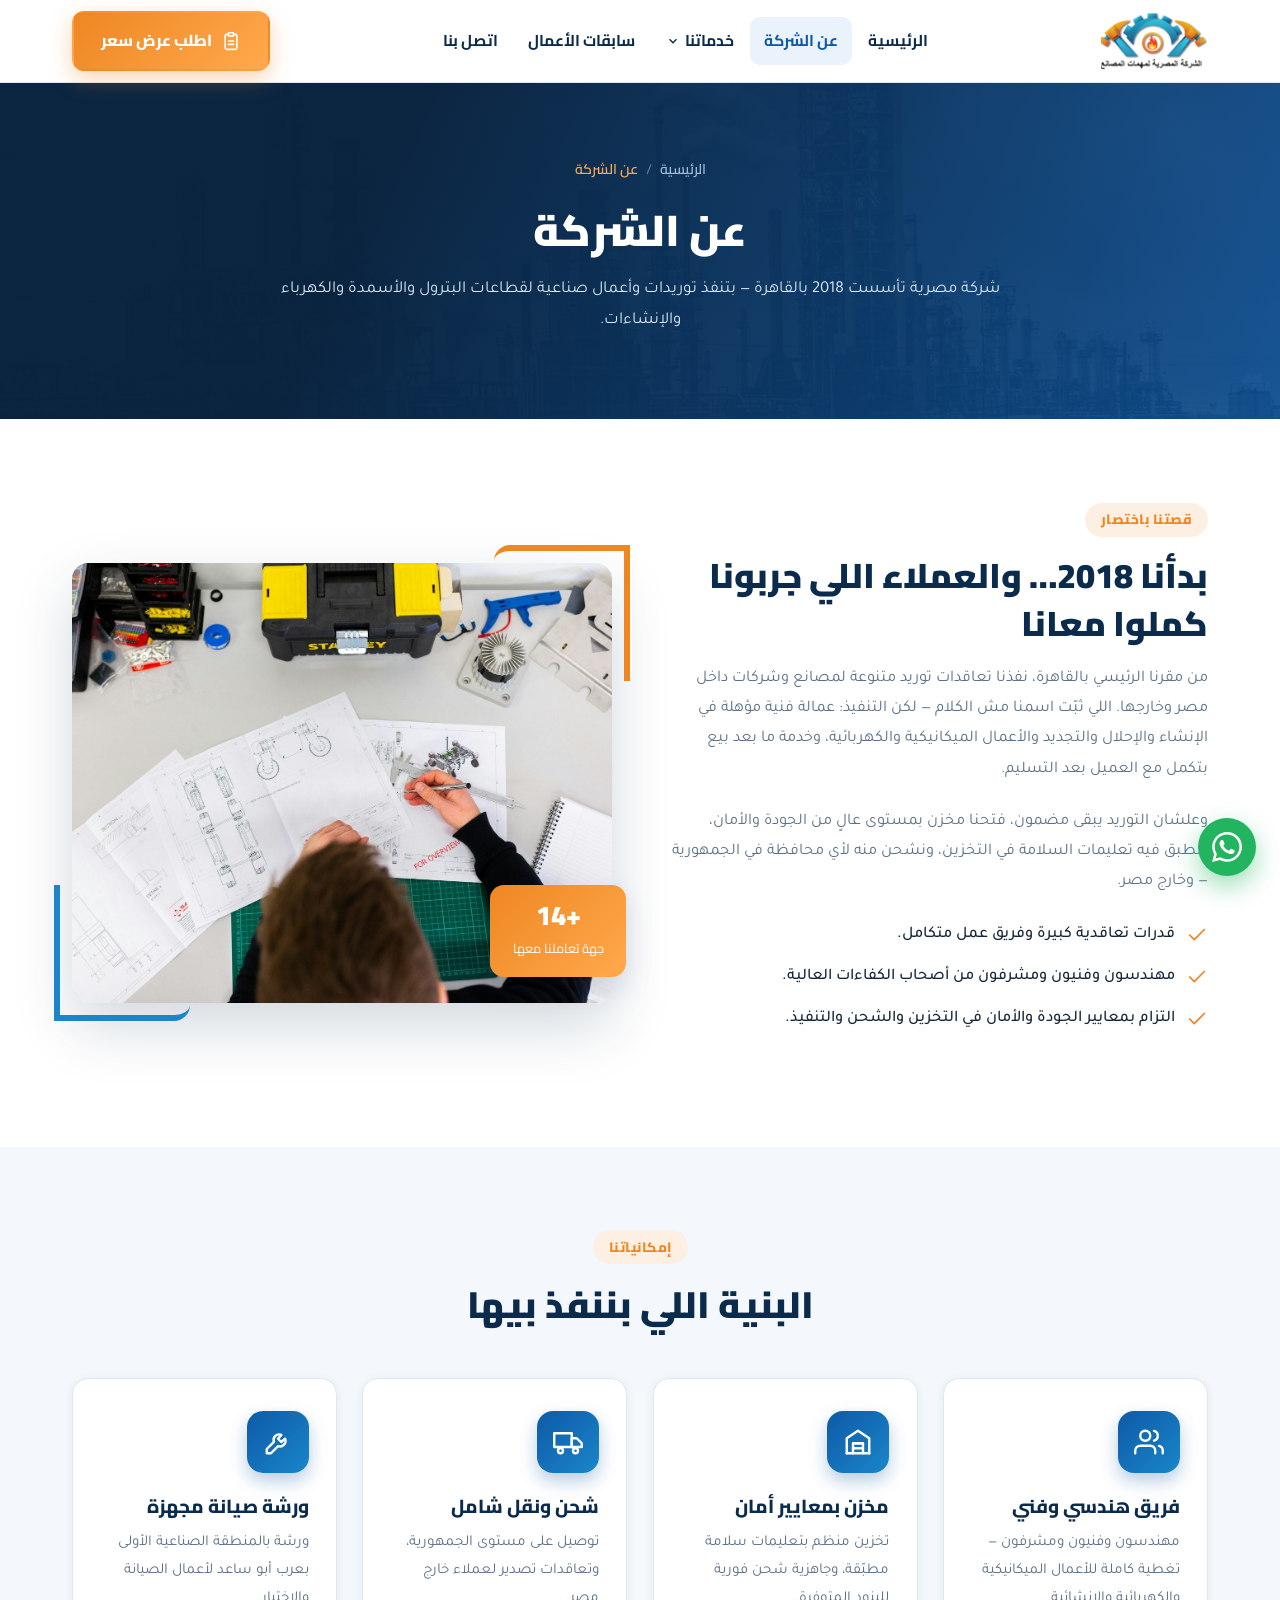
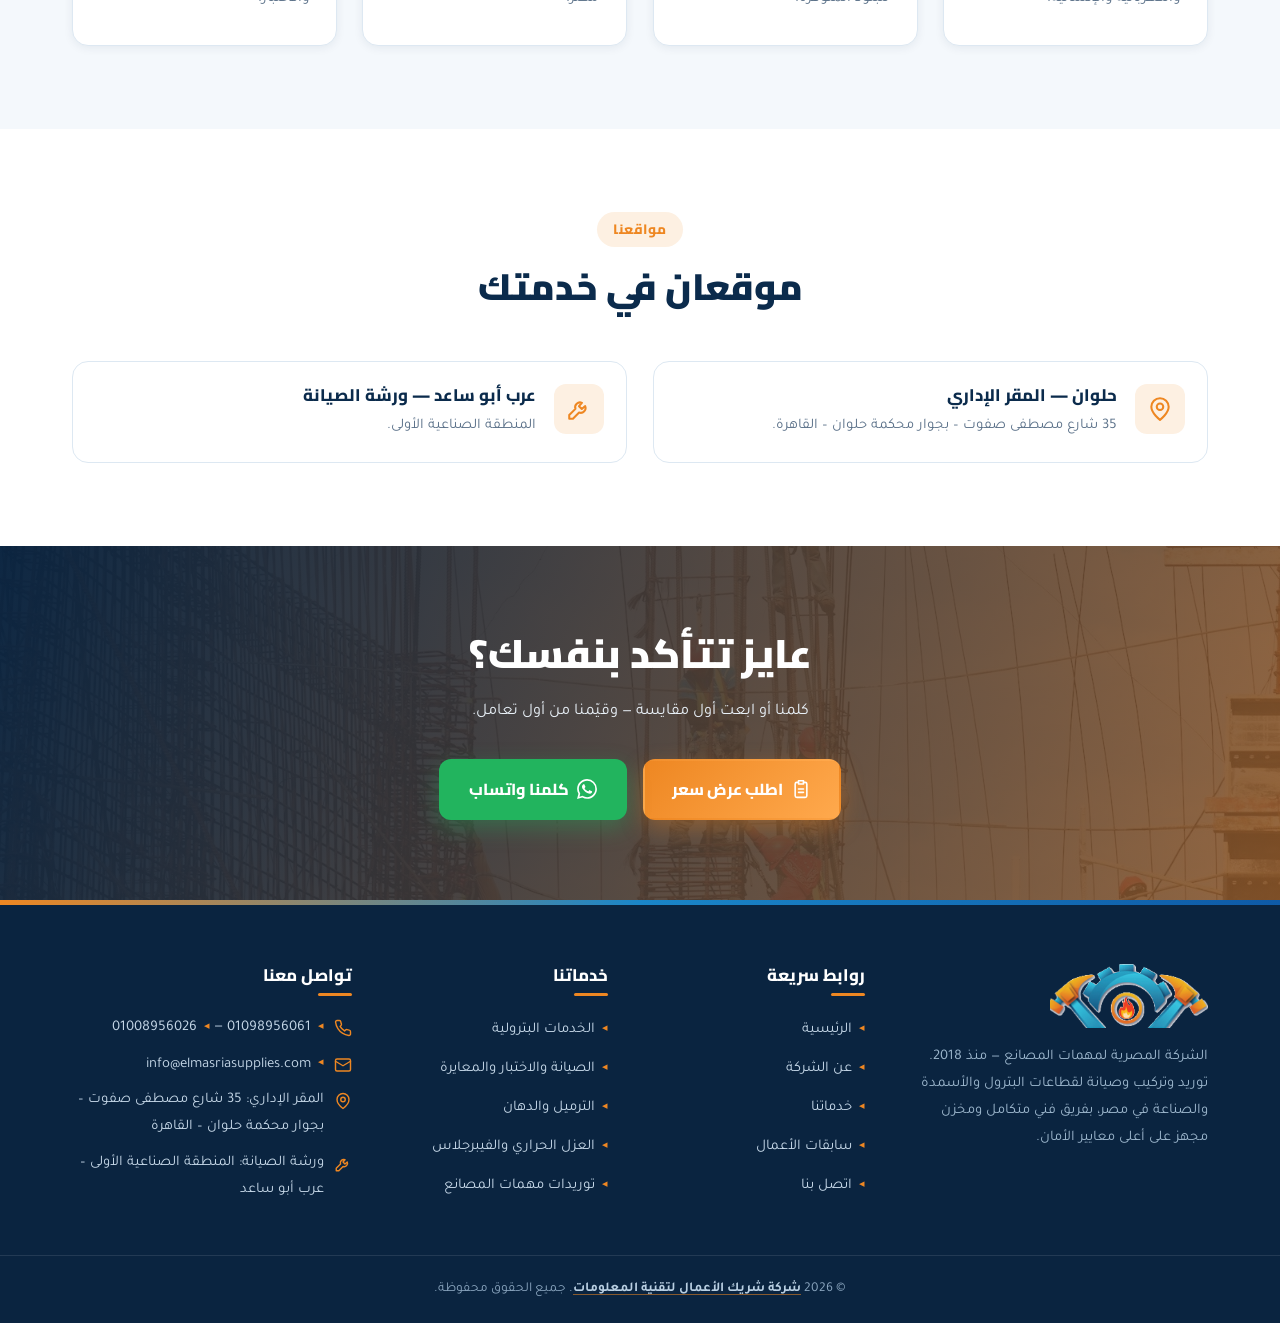
==== commit bdaa2140: "infro changing" ====
--- a/about.html
+++ b/about.html
@@ -15,21 +15,24 @@
 <meta property="og:title" content="عن الشركة | الشركة المصرية لمهمات المصانع">
 <meta property="og:description" content="تأسست 2018 بالقاهرة: فريق مهندسين وفنيين ومشرفين، مخزن بمعايير أمان، وشحن يغطي مصر وخارجها — لقطاعات البترول والأسمدة والصناعة.">
 <meta property="og:url" content="https://elmasriasupplies.com/about.html">
-<meta property="og:image" content="https://elmasriasupplies.com/assets/img/og-cover.jpg">
+<meta property="og:image" content="https://elmasriasupplies.com/assets/img/og-cover-v2.jpg">
 <meta property="og:image:width" content="1200">
 <meta property="og:image:height" content="630">
+<meta property="og:image:type" content="image/jpeg">
+<meta property="og:image:alt" content="الشركة المصرية لمهمات المصانع — توريد وتركيب وصيانة لقطاعات البترول والأسمدة والصناعة">
 <meta name="twitter:card" content="summary_large_image">
 <meta name="twitter:title" content="عن الشركة | الشركة المصرية لمهمات المصانع">
 <meta name="twitter:description" content="تأسست 2018 بالقاهرة: فريق مهندسين وفنيين ومشرفين، مخزن بمعايير أمان، وشحن يغطي مصر وخارجها — لقطاعات البترول والأسمدة والصناعة.">
-<meta name="twitter:image" content="https://elmasriasupplies.com/assets/img/og-cover.jpg">
+<meta name="twitter:image" content="https://elmasriasupplies.com/assets/img/og-cover-v2.jpg">
 <link rel="icon" type="image/png" sizes="32x32" href="assets/img/favicon-32.png">
 <link rel="icon" type="image/png" sizes="192x192" href="assets/img/favicon-192.png">
 <link rel="apple-touch-icon" href="assets/img/favicon-192.png">
 <link rel="preconnect" href="https://fonts.googleapis.com">
 <link rel="preconnect" href="https://fonts.gstatic.com" crossorigin>
 <link href="https://fonts.googleapis.com/css2?family=Cairo:wght@600;700;800;900&family=Tajawal:wght@400;500;700&display=swap" rel="stylesheet">
-<link rel="stylesheet" href="assets/css/style.css">
-<script type="application/ld+json">{"@context": "https://schema.org", "@type": "Organization", "@id": "https://elmasriasupplies.com/#org", "name": "الشركة المصرية لمهمات المصانع", "alternateName": "Egyptian Company for Factory Supplies", "url": "https://elmasriasupplies.com/", "logo": "https://elmasriasupplies.com/assets/img/logo.png", "image": "https://elmasriasupplies.com/assets/img/og-cover.jpg", "email": "info@almasriaalwatanya.com", "telephone": "+201098956061", "foundingDate": "2018", "address": {"@type": "PostalAddress", "streetAddress": "6 شارع سعد زغلول، حدائق أكتوبر", "addressLocality": "الجيزة", "addressCountry": "EG"}, "contactPoint": [{"@type": "ContactPoint", "telephone": "+201098956061", "contactType": "sales", "availableLanguage": ["ar"]}, {"@type": "ContactPoint", "telephone": "+201008956026", "contactType": "customer service", "availableLanguage": ["ar"]}], "areaServed": "EG"}</script>
+<link rel="preload" as="image" href="assets/img/industrial-plant-pipes.jpg" fetchpriority="high">
+<link rel="stylesheet" href="assets/css/style.css?v=3105556b">
+<script type="application/ld+json">{"@context": "https://schema.org", "@type": "Organization", "@id": "https://elmasriasupplies.com/#org", "name": "الشركة المصرية لمهمات المصانع", "alternateName": "Egyptian Company for Factory Supplies", "url": "https://elmasriasupplies.com/", "logo": "https://elmasriasupplies.com/assets/img/logo.png", "image": "https://elmasriasupplies.com/assets/img/og-cover-v2.jpg", "email": "info@elmasriasupplies.com", "telephone": "+201098956061", "foundingDate": "2018", "address": {"@type": "PostalAddress", "streetAddress": "35 شارع مصطفى صفوت، بجوار محكمة حلوان", "addressLocality": "القاهرة", "addressCountry": "EG"}, "contactPoint": [{"@type": "ContactPoint", "telephone": "+201098956061", "contactType": "sales", "availableLanguage": ["ar"]}, {"@type": "ContactPoint", "telephone": "+201008956026", "contactType": "customer service", "availableLanguage": ["ar"]}], "areaServed": "EG"}</script>
 <script type="application/ld+json">{"@context": "https://schema.org", "@type": "BreadcrumbList", "itemListElement": [{"@type": "ListItem", "position": 1, "name": "الرئيسية", "item": "https://elmasriasupplies.com/"}, {"@type": "ListItem", "position": 2, "name": "عن الشركة", "item": "https://elmasriasupplies.com/about.html"}]}</script>
 </head>
 <body>
@@ -95,12 +98,11 @@
   <div class="container">
     <div class="sec-head rv">
       <span class="kicker">مواقعنا</span>
-      <h2>ثلاثة مواقع في خدمتك</h2>
+      <h2>موقعان في خدمتك</h2>
     </div>
-    <div class="grid g3">
-      <div class="feat rv"><span class="fi"><svg viewBox="0 0 24 24" fill="none" stroke="currentColor" stroke-width="1.9" stroke-linecap="round" stroke-linejoin="round" aria-hidden="true"><path d="M20 10c0 6-8 12-8 12S4 16 4 10a8 8 0 1 1 16 0z"/><circle cx="12" cy="10" r="3"/></svg></span><div><h3>الجيزة — المقر الإداري 1</h3><p>6 شارع سعد زغلول – حدائق أكتوبر.</p></div></div>
-      <div class="feat rv d1"><span class="fi"><svg viewBox="0 0 24 24" fill="none" stroke="currentColor" stroke-width="1.9" stroke-linecap="round" stroke-linejoin="round" aria-hidden="true"><path d="M20 10c0 6-8 12-8 12S4 16 4 10a8 8 0 1 1 16 0z"/><circle cx="12" cy="10" r="3"/></svg></span><div><h3>حلوان — المقر الإداري 2</h3><p>13 شارع عبد الرحمن تقاطع مصطفى صفوت – القاهرة.</p></div></div>
-      <div class="feat rv d2"><span class="fi"><svg viewBox="0 0 24 24" fill="none" stroke="currentColor" stroke-width="1.9" stroke-linecap="round" stroke-linejoin="round" aria-hidden="true"><path d="M14.7 6.3a4.5 4.5 0 0 0-6 5.6L3 17.6V21h3.4l5.7-5.7a4.5 4.5 0 0 0 5.6-6L14.6 12l-2.6-2.6 2.7-3.1z"/></svg></span><div><h3>عرب أبو ساعد — ورشة الصيانة</h3><p>المنطقة الصناعية الأولى.</p></div></div>
+    <div class="grid g2">
+      <div class="feat rv"><span class="fi"><svg viewBox="0 0 24 24" fill="none" stroke="currentColor" stroke-width="1.9" stroke-linecap="round" stroke-linejoin="round" aria-hidden="true"><path d="M20 10c0 6-8 12-8 12S4 16 4 10a8 8 0 1 1 16 0z"/><circle cx="12" cy="10" r="3"/></svg></span><div><h3>حلوان — المقر الإداري</h3><p>35 شارع مصطفى صفوت – بجوار محكمة حلوان – القاهرة.</p></div></div>
+      <div class="feat rv d1"><span class="fi"><svg viewBox="0 0 24 24" fill="none" stroke="currentColor" stroke-width="1.9" stroke-linecap="round" stroke-linejoin="round" aria-hidden="true"><path d="M14.7 6.3a4.5 4.5 0 0 0-6 5.6L3 17.6V21h3.4l5.7-5.7a4.5 4.5 0 0 0 5.6-6L14.6 12l-2.6-2.6 2.7-3.1z"/></svg></span><div><h3>عرب أبو ساعد — ورشة الصيانة</h3><p>المنطقة الصناعية الأولى.</p></div></div>
     </div>
   </div>
 </section>
@@ -137,9 +139,8 @@
         <h4>تواصل معنا</h4>
         <ul class="fcontact">
           <li><svg viewBox="0 0 24 24" fill="none" stroke="currentColor" stroke-width="1.9" stroke-linecap="round" stroke-linejoin="round" aria-hidden="true"><path d="M22 16.9v3a2 2 0 0 1-2.2 2 19.8 19.8 0 0 1-8.6-3.1 19.5 19.5 0 0 1-6-6A19.8 19.8 0 0 1 2.1 4.2 2 2 0 0 1 4.1 2h3a2 2 0 0 1 2 1.7c.13.96.36 1.9.7 2.8a2 2 0 0 1-.45 2.1L8.1 9.9a16 16 0 0 0 6 6l1.3-1.27a2 2 0 0 1 2.1-.45c.9.34 1.84.57 2.8.7A2 2 0 0 1 22 16.9z"/></svg> <span><a href="tel:+201098956061"><bdo dir="ltr">01098956061</bdo></a> — <a href="tel:+201008956026"><bdo dir="ltr">01008956026</bdo></a></span></li>
-          <li><svg viewBox="0 0 24 24" fill="none" stroke="currentColor" stroke-width="1.9" stroke-linecap="round" stroke-linejoin="round" aria-hidden="true"><rect x="2" y="4" width="20" height="16" rx="2"/><path d="M22 7l-10 6L2 7"/></svg> <a href="mailto:info@almasriaalwatanya.com">info@almasriaalwatanya.com</a></li>
-          <li><svg viewBox="0 0 24 24" fill="none" stroke="currentColor" stroke-width="1.9" stroke-linecap="round" stroke-linejoin="round" aria-hidden="true"><path d="M20 10c0 6-8 12-8 12S4 16 4 10a8 8 0 1 1 16 0z"/><circle cx="12" cy="10" r="3"/></svg> <span>المقر الإداري 1: 6 شارع سعد زغلول – حدائق أكتوبر – الجيزة</span></li>
-          <li><svg viewBox="0 0 24 24" fill="none" stroke="currentColor" stroke-width="1.9" stroke-linecap="round" stroke-linejoin="round" aria-hidden="true"><path d="M20 10c0 6-8 12-8 12S4 16 4 10a8 8 0 1 1 16 0z"/><circle cx="12" cy="10" r="3"/></svg> <span>المقر الإداري 2: 13 شارع عبد الرحمن تقاطع مصطفى صفوت – حلوان – القاهرة</span></li>
+          <li><svg viewBox="0 0 24 24" fill="none" stroke="currentColor" stroke-width="1.9" stroke-linecap="round" stroke-linejoin="round" aria-hidden="true"><rect x="2" y="4" width="20" height="16" rx="2"/><path d="M22 7l-10 6L2 7"/></svg> <a href="mailto:info@elmasriasupplies.com">info@elmasriasupplies.com</a></li>
+          <li><svg viewBox="0 0 24 24" fill="none" stroke="currentColor" stroke-width="1.9" stroke-linecap="round" stroke-linejoin="round" aria-hidden="true"><path d="M20 10c0 6-8 12-8 12S4 16 4 10a8 8 0 1 1 16 0z"/><circle cx="12" cy="10" r="3"/></svg> <span>المقر الإداري: 35 شارع مصطفى صفوت – بجوار محكمة حلوان – القاهرة</span></li>
           <li><svg viewBox="0 0 24 24" fill="none" stroke="currentColor" stroke-width="1.9" stroke-linecap="round" stroke-linejoin="round" aria-hidden="true"><path d="M14.7 6.3a4.5 4.5 0 0 0-6 5.6L3 17.6V21h3.4l5.7-5.7a4.5 4.5 0 0 0 5.6-6L14.6 12l-2.6-2.6 2.7-3.1z"/></svg> <span>ورشة الصيانة: المنطقة الصناعية الأولى – عرب أبو ساعد</span></li>
         </ul>
       </div>
@@ -150,6 +151,6 @@
   </div>
 </footer>
 <a class="wa-float" href="https://wa.me/201098956061?text=%D8%A3%D9%87%D9%84%D8%A7%D9%8B%D8%8C%20%D8%B9%D8%A7%D9%8A%D8%B2%20%D8%A3%D8%B7%D9%84%D8%A8%20%D8%B9%D8%B1%D8%B6%20%D8%B3%D8%B9%D8%B1" aria-label="تواصل معنا على واتساب" target="_blank" rel="noopener"><svg viewBox="0 0 24 24" fill="currentColor" aria-hidden="true"><path d="M17.472 14.382c-.297-.149-1.758-.867-2.03-.967-.273-.099-.471-.148-.67.15-.197.297-.767.966-.94 1.164-.173.199-.347.223-.644.075-.297-.15-1.255-.463-2.39-1.475-.883-.788-1.48-1.761-1.653-2.059-.173-.297-.018-.458.13-.606.134-.133.298-.347.446-.52.149-.174.198-.298.298-.497.099-.198.05-.371-.025-.52-.075-.149-.669-1.612-.916-2.207-.242-.579-.487-.5-.669-.51-.173-.008-.371-.01-.57-.01-.198 0-.52.074-.792.372-.272.297-1.04 1.016-1.04 2.479 0 1.462 1.065 2.875 1.213 3.074.149.198 2.096 3.2 5.077 4.487.709.306 1.262.489 1.694.625.712.227 1.36.195 1.871.118.571-.085 1.758-.719 2.006-1.413.248-.694.248-1.289.173-1.413-.074-.124-.272-.198-.57-.347m-5.421 7.403h-.004a9.87 9.87 0 01-5.031-1.378l-.361-.214-3.741.982.998-3.648-.235-.374a9.86 9.86 0 01-1.51-5.26c.001-5.45 4.436-9.884 9.888-9.884 2.64 0 5.122 1.03 6.988 2.898a9.825 9.825 0 012.893 6.994c-.003 5.45-4.437 9.884-9.885 9.884m8.413-18.297A11.815 11.815 0 0012.05 0C5.495 0 .16 5.335.157 11.892c0 2.096.547 4.142 1.588 5.945L.057 24l6.305-1.654a11.882 11.882 0 005.683 1.448h.005c6.554 0 11.89-5.335 11.893-11.893a11.821 11.821 0 00-3.48-8.413z"/></svg></a>
-<script src="assets/js/main.js" defer></script>
+<script src="assets/js/main.js?v=d355eeb1" defer></script>
 </body>
 </html>
--- a/assets/css/style.css
+++ b/assets/css/style.css
@@ -89,28 +89,38 @@
   /* backdrop-filter would make .header a containing block for the fixed drawer,
      clipping it to the header's own box — the bar is 94% opaque anyway */
   .header{backdrop-filter:none}
-  .nav{position:fixed;inset:0;top:0;background:#000;flex-direction:column;justify-content:flex-start;
-    align-items:stretch;padding:110px 26px 40px;gap:.3rem;transform:translateX(100%);transition:.35s;
-    z-index:49;overflow-y:auto}
+  /* لوح أبيض بطول الصفحة كلها + طبقة تظليل على باقي الشاشة */
+  .nav{position:fixed;inset-block:0;inset-inline-start:0;width:min(86vw,380px);
+    background:#fff;flex-direction:column;justify-content:flex-start;
+    align-items:stretch;padding:104px 20px 40px;gap:.25rem;transform:translateX(100%);
+    transition:transform .35s cubic-bezier(.4,0,.2,1);
+    z-index:49;overflow-y:auto;overscroll-behavior:contain;
+    box-shadow:-12px 0 40px rgba(11,43,76,.22)}
   .nav.open{transform:translateX(0)}
-  .nav a{color:#fff;font-size:1.15rem;width:100%;justify-content:space-between}
-  .nav a:hover,.nav li.active>a{background:rgba(255,255,255,.08);color:var(--orange-l)}
-  .dropdown{position:static;opacity:1;visibility:visible;transform:none;background:rgba(255,255,255,.05);
-    box-shadow:none;display:none;border-top:0;border-radius:12px;margin-top:.3rem;padding:.35rem;min-width:0}
+  body.nav-open::after{content:"";position:fixed;inset:0;z-index:48;
+    background:rgba(11,43,76,.55);backdrop-filter:blur(2px);animation:scrimIn .3s}
+  @keyframes scrimIn{from{opacity:0}}
+  .nav a{color:var(--navy);font-size:1.08rem;width:100%;justify-content:space-between;
+    padding:.72rem .85rem;border-radius:11px}
+  .nav a:hover,.nav li.active>a{background:#eaf3fb;color:var(--blue)}
+  .nav li.active>a{font-weight:800}
+  .dropdown{position:static;opacity:1;visibility:visible;transform:none;background:var(--bg);
+    box-shadow:none;display:none;border-top:0;border:1px solid var(--line);border-radius:12px;
+    margin-top:.35rem;padding:.35rem;min-width:0}
   .dropdown::before{display:none}
   .nav li.exp .dropdown{display:block}
   .nav li.exp>a .caret{transform:rotate(180deg)}
-  .dropdown a{color:#dbe9f6;font-size:1rem;font-weight:600;padding:.7rem .8rem;
+  .dropdown a{color:var(--ink);font-size:.97rem;font-weight:600;padding:.65rem .75rem;
     justify-content:flex-start;white-space:normal}
-  .dropdown a svg{width:22px;height:22px;color:var(--orange-l)}
-  .dropdown a:hover{background:rgba(255,255,255,.1);color:#fff}
-  .dropdown a:hover svg{color:#fff}
-  .dropdown a.all{color:var(--orange-l)}
-  .dropdown a.all::before{background:rgba(255,255,255,.18)}
-  .dropdown a.all:hover{background:rgba(238,135,34,.16);color:var(--orange-l)}
-  .dropdown a.all:hover svg{color:var(--orange-l)}
+  .dropdown a svg{width:21px;height:21px;color:var(--cyan)}
+  .dropdown a:hover{background:#fff;color:var(--blue)}
+  .dropdown a:hover svg{color:var(--blue)}
+  .dropdown a.all{color:var(--orange)}
+  .dropdown a.all::before{background:var(--line)}
+  .dropdown a.all:hover{background:#fef4ea;color:var(--orange-d)}
+  .dropdown a.all:hover svg{color:var(--orange-d)}
   .burger{display:block;position:relative;z-index:51}
-  .burger.open span{background:#fff}
+  .burger.open span{background:var(--navy)}
   .header-cta .btn{display:none}
   .header-cta .burger{display:block}
 }
